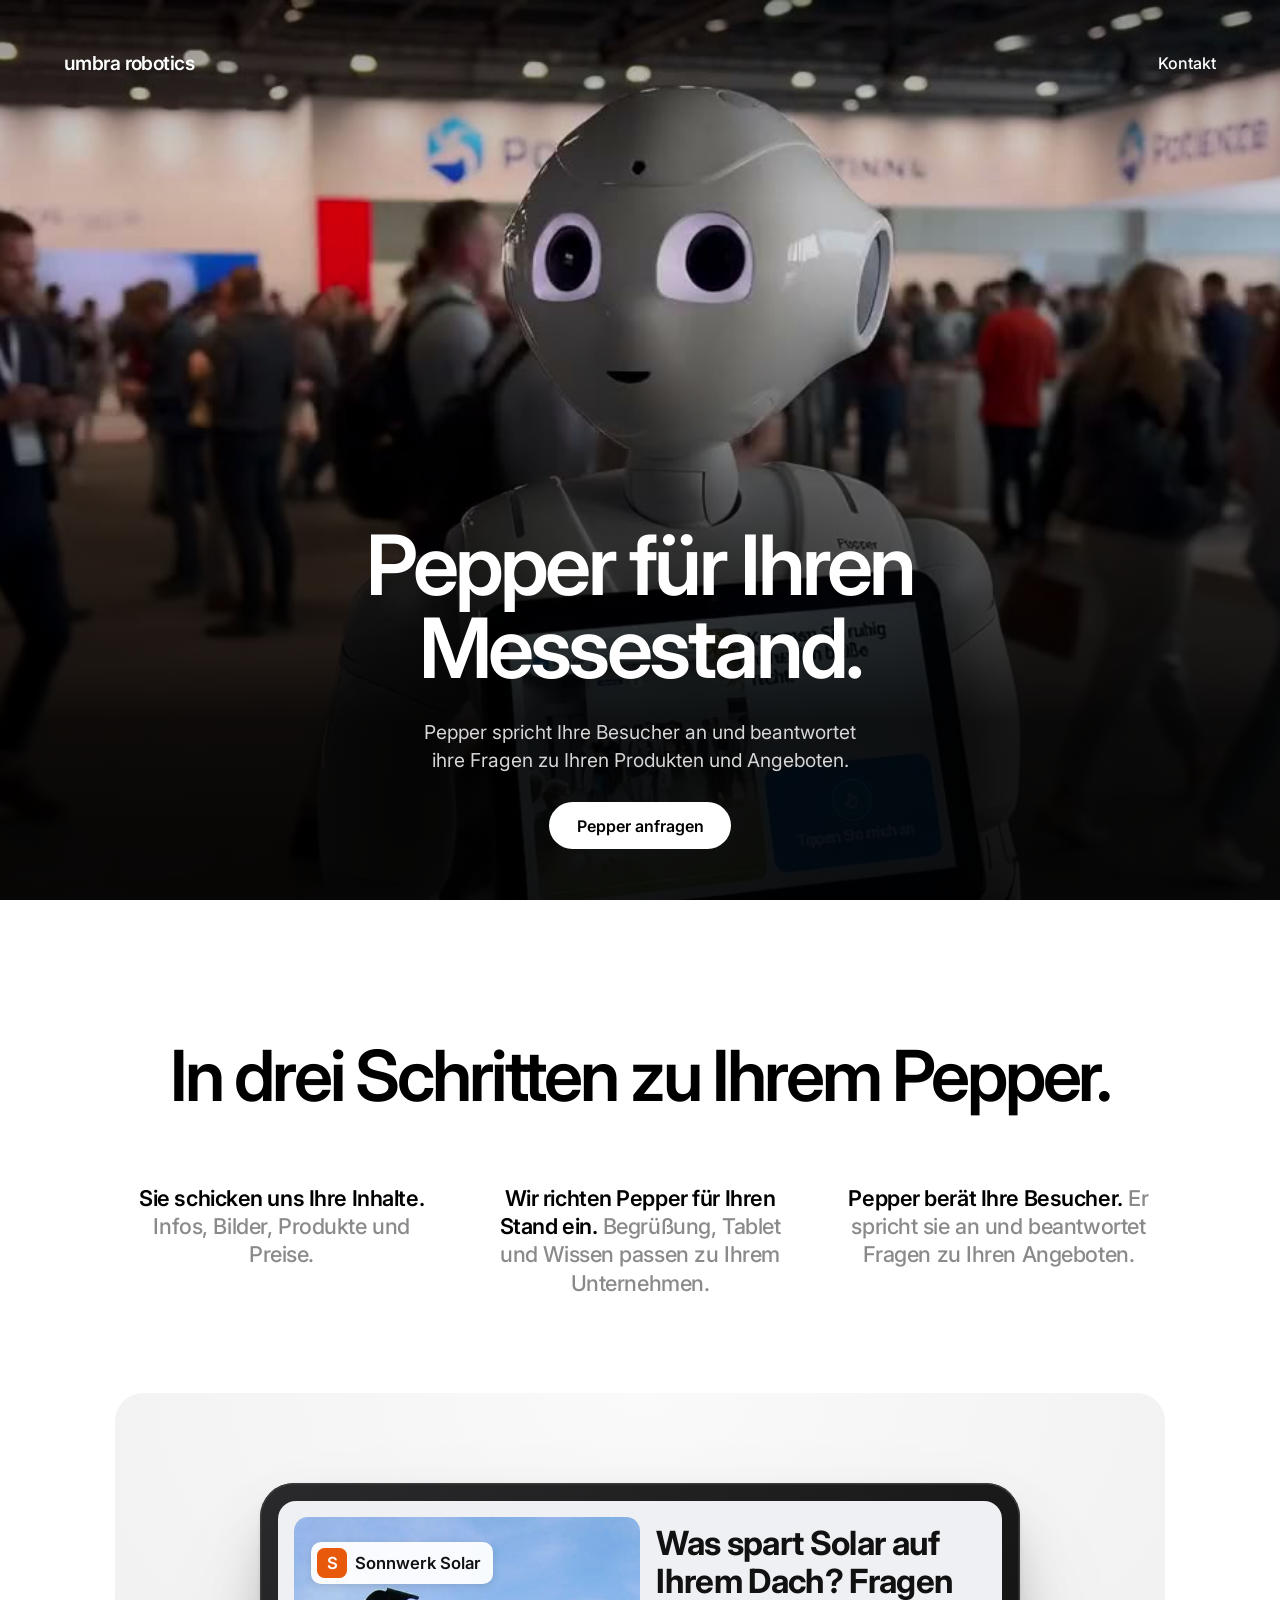
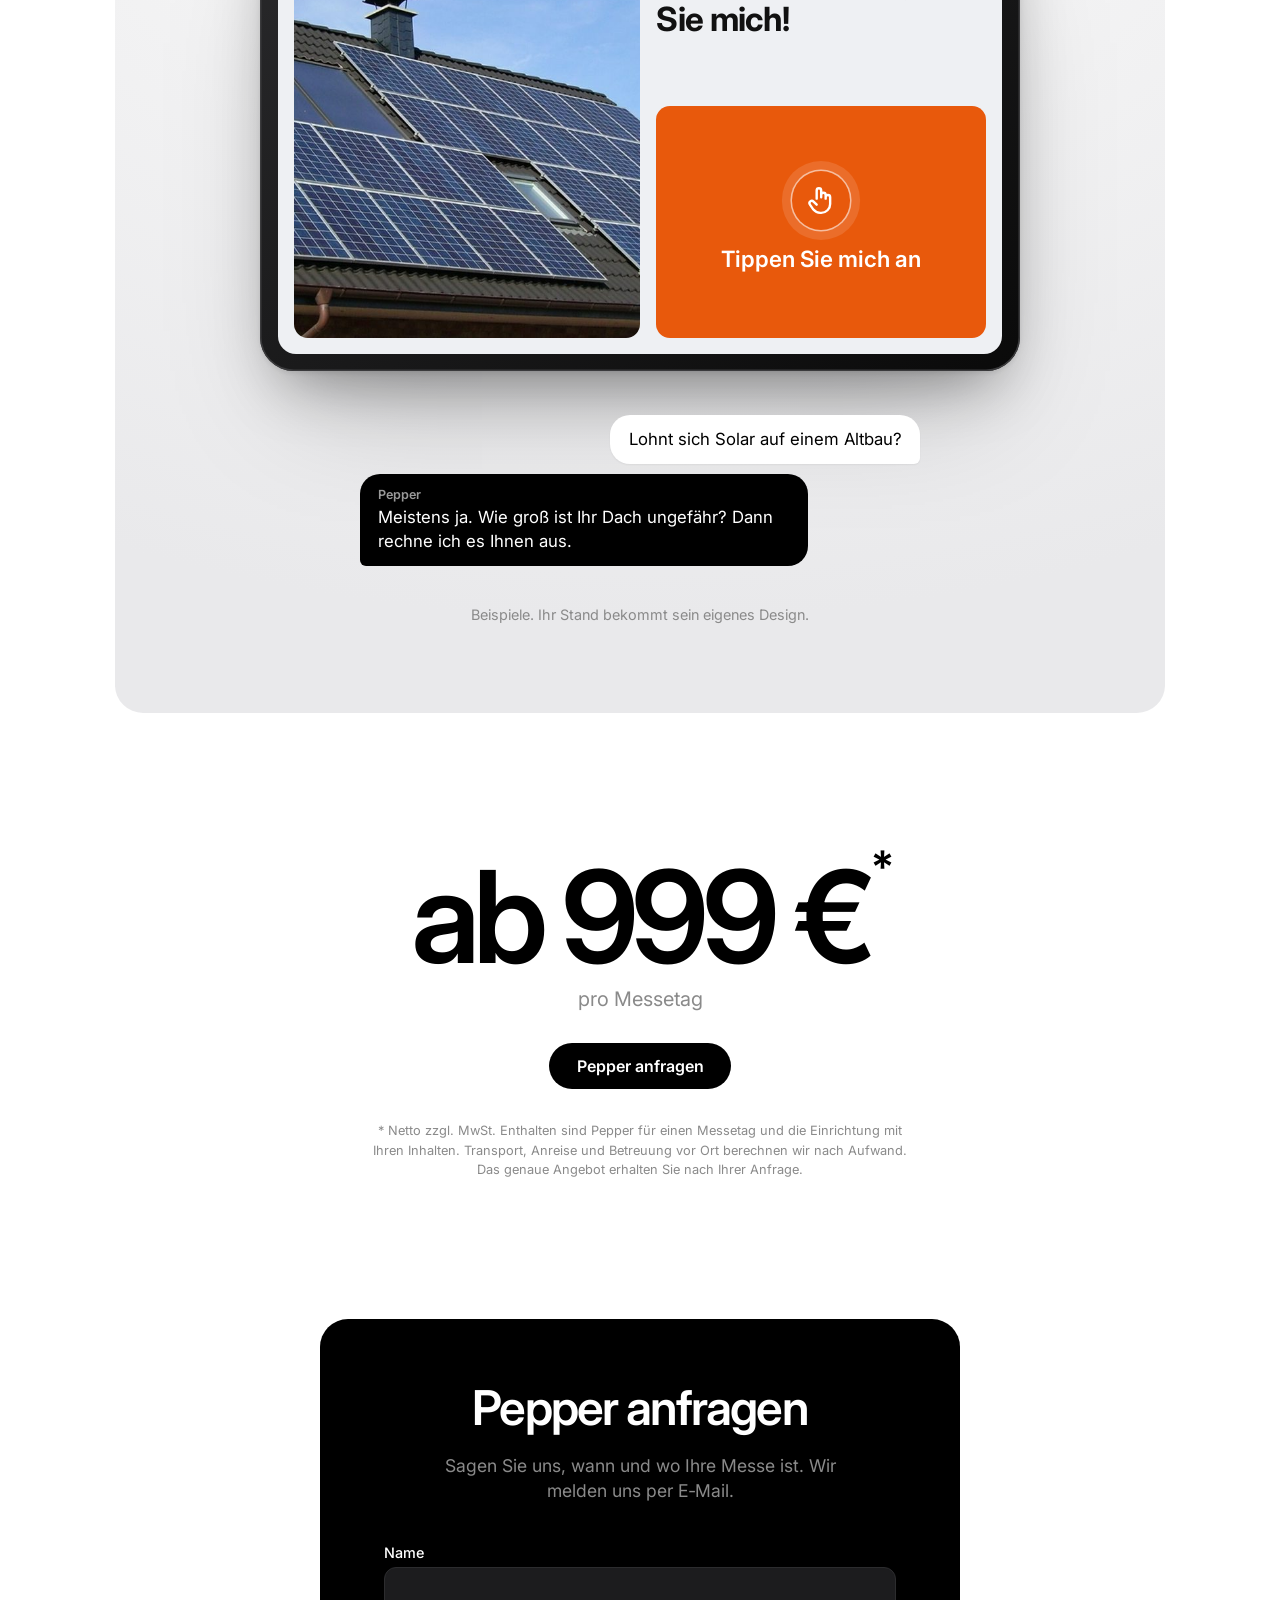
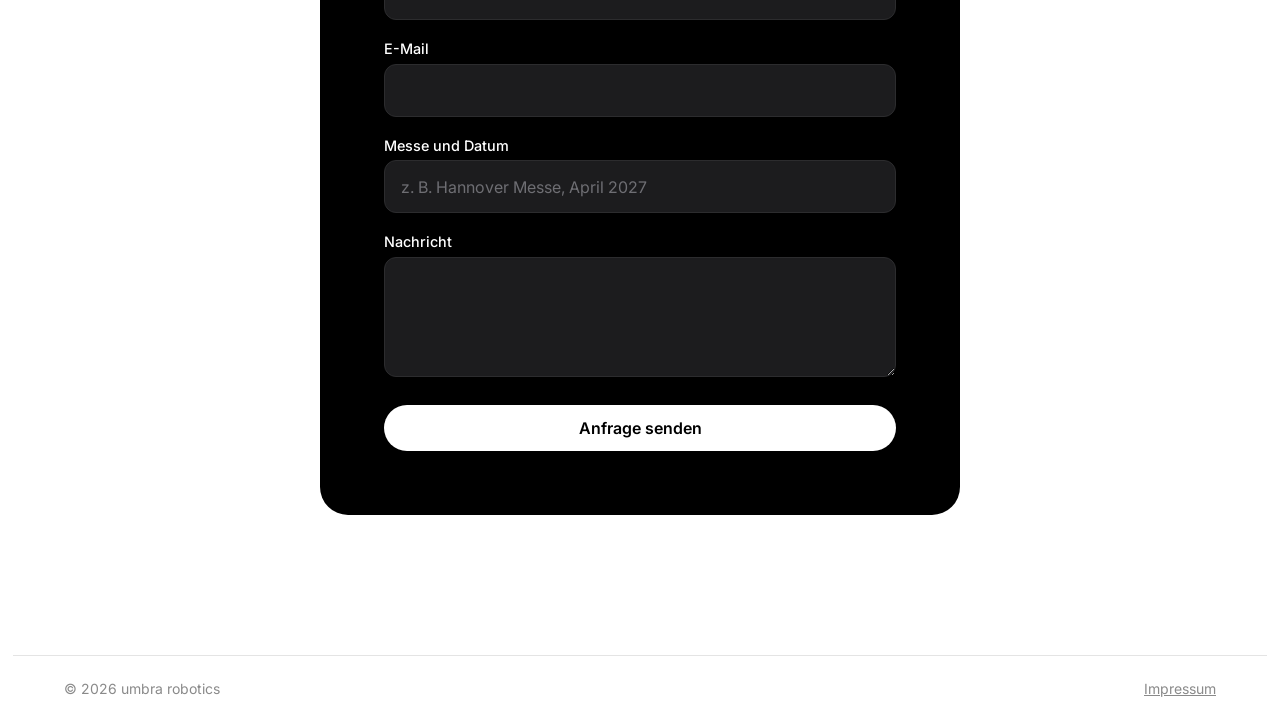
==== index.html @ e6279565 "Schritte im Apple-Stil, Kopf/Fuß auf großen Bildschirmen zentriert Co-Authored-By: Claude Opus 5.5 <" ====
<!DOCTYPE html>
<html lang="de">
<head>
  <meta charset="UTF-8">
  <meta name="viewport" content="width=device-width, initial-scale=1.0">
  <title>umbra robotics – Pepper für Ihren Messestand</title>
  <meta name="description" content="Pepper spricht Besucher an Ihrem Messestand an und beantwortet ihre Fragen zu Ihren Produkten und Angeboten.">
  <meta property="og:type" content="website">
  <meta property="og:url" content="https://umbra-robotics.com/">
  <meta property="og:title" content="Pepper für Ihren Messestand">
  <meta property="og:description" content="Pepper spricht Ihre Besucher an und beantwortet ihre Fragen zu Ihren Produkten und Angeboten.">
  <meta property="og:image" content="https://umbra-robotics.com/og.jpg">
  <meta property="og:image:width" content="1200">
  <meta property="og:image:height" content="630">
  <meta property="og:locale" content="de_DE">
  <meta name="twitter:card" content="summary_large_image">
  <link rel="icon" type="image/png" href="Screenshot 2026-02-05 191718.png">
  <link rel="preconnect" href="https://fonts.googleapis.com">
  <link rel="preconnect" href="https://fonts.gstatic.com" crossorigin>
  <link href="https://fonts.googleapis.com/css2?family=Inter:wght@400;500;600&display=swap" rel="stylesheet">
  <link rel="stylesheet" href="style.css?v=20261013c">
</head>
<body>
  <main>
    <section class="hero">
      <video class="hero-video" src="hero.mp4" poster="hero.jpg" autoplay muted loop playsinline aria-hidden="true"></video>

      <header class="bar">
        <span class="wordmark">umbra robotics</span>
        <a class="bar-link" href="#kontakt">Kontakt</a>
      </header>

      <div class="hero-text">
        <h1>Pepper für Ihren Messestand.</h1>
        <p>Pepper spricht Ihre Besucher an und beantwortet ihre Fragen zu Ihren Produkten und Angeboten.</p>
        <a class="btn" href="#kontakt">Pepper anfragen</a>
      </div>
    </section>

    <section class="how">
      <h2>In drei Schritten zu Ihrem Pepper.</h2>
      <ol class="steps">
        <li><strong>Sie schicken uns Ihre Inhalte.</strong> Infos, Bilder, Produkte und Preise.</li>
        <li><strong>Wir richten Pepper für Ihren Stand ein.</strong> Begrüßung, Tablet und Wissen passen zu Ihrem Unternehmen.</li>
        <li><strong>Pepper berät Ihre Besucher.</strong> Er spricht sie an und beantwortet Fragen zu Ihren Angeboten.</li>
      </ol>

      <figure class="device" aria-label="Beispiele: So können Inhalte auf Peppers Tablet aussehen">
        <div class="tablet">
          <div class="screen">
            <div class="slide slide-solar is-active">
              <div class="slide-photo" style="background-image: url(tab-solar.jpg)">
                <span class="slide-logo"><span class="slide-mark">S</span>Sonnwerk Solar</span>
              </div>
              <div class="slide-side">
                <p class="slide-title">Was spart Solar auf Ihrem Dach? Fragen Sie mich!</p>
                <span class="slide-button"><svg viewBox="0 0 24 24" aria-hidden="true"><path d="M9 11V5.5a1.5 1.5 0 0 1 3 0V10m0-1.5a1.5 1.5 0 0 1 3 0V11m0-1a1.5 1.5 0 0 1 3 0v4.5a6 6 0 0 1-6 6h-.6a6 6 0 0 1-4.6-2.2L4.5 15a1.6 1.6 0 0 1 2.4-2.1L9 15" fill="none" stroke="currentColor" stroke-width="1.6" stroke-linecap="round" stroke-linejoin="round"/></svg>Tippen Sie mich an</span>
              </div>
            </div>

            <div class="slide slide-kueche">
              <div class="slide-photo" style="background-image: url(tab-kueche.jpg)">
                <span class="slide-logo"><span class="slide-mark">K</span>Küchenhaus Nord</span>
              </div>
              <div class="slide-side">
                <p class="slide-title">Ihre neue Küche? Ich zeige Ihnen unsere Modelle.</p>
                <span class="slide-button"><svg viewBox="0 0 24 24" aria-hidden="true"><path d="M9 11V5.5a1.5 1.5 0 0 1 3 0V10m0-1.5a1.5 1.5 0 0 1 3 0V11m0-1a1.5 1.5 0 0 1 3 0v4.5a6 6 0 0 1-6 6h-.6a6 6 0 0 1-4.6-2.2L4.5 15a1.6 1.6 0 0 1 2.4-2.1L9 15" fill="none" stroke="currentColor" stroke-width="1.6" stroke-linecap="round" stroke-linejoin="round"/></svg>Tippen Sie mich an</span>
              </div>
            </div>

            <div class="slide slide-kaffee">
              <div class="slide-photo" style="background-image: url(tab-kaffee.jpg)">
                <span class="slide-logo"><span class="slide-mark">H</span>Hafenröster</span>
              </div>
              <div class="slide-side">
                <p class="slide-title">Frischer Kaffee gefällig? Fragen Sie mich!</p>
                <span class="slide-button"><svg viewBox="0 0 24 24" aria-hidden="true"><path d="M9 11V5.5a1.5 1.5 0 0 1 3 0V10m0-1.5a1.5 1.5 0 0 1 3 0V11m0-1a1.5 1.5 0 0 1 3 0v4.5a6 6 0 0 1-6 6h-.6a6 6 0 0 1-4.6-2.2L4.5 15a1.6 1.6 0 0 1 2.4-2.1L9 15" fill="none" stroke="currentColor" stroke-width="1.6" stroke-linecap="round" stroke-linejoin="round"/></svg>Tippen Sie mich an</span>
              </div>
            </div>

          </div>
        </div>
        <div class="chat" aria-live="off">
          <div class="chat-set is-active">
            <p class="bubble bubble-visitor">Lohnt sich Solar auf einem Altbau?</p>
            <p class="bubble bubble-pepper">Meistens ja. Wie groß ist Ihr Dach ungefähr? Dann rechne ich es Ihnen aus.</p>
          </div>
          <div class="chat-set">
            <p class="bubble bubble-visitor">Gibt es die Küche auch in Eiche?</p>
            <p class="bubble bubble-pepper">Ja, in drei Holztönen. Ich zeige sie Ihnen auf meinem Tablet.</p>
          </div>
          <div class="chat-set">
            <p class="bubble bubble-visitor">Welcher Kaffee ist eher mild?</p>
            <p class="bubble bubble-pepper">Probieren Sie unsere Hausröstung. Eine Kostprobe bekommen Sie direkt am Tresen.</p>
          </div>
        </div>
        <figcaption>Beispiele. Ihr Stand bekommt sein eigenes Design.</figcaption>
      </figure>
    </section>

    <section class="price">
      <p class="price-amount"><span>ab 999 €<sup>*</sup></span></p>
      <p class="price-unit">pro Messetag</p>
      <a class="btn btn-dark" href="#kontakt">Pepper anfragen</a>
      <p class="price-note">* Netto zzgl. MwSt. Enthalten sind Pepper für einen Messetag und die Einrichtung mit Ihren Inhalten. Transport, Anreise und Betreuung vor Ort berechnen wir nach Aufwand. Das genaue Angebot erhalten Sie nach Ihrer Anfrage.</p>
    </section>

    <section class="contact" id="kontakt">
      <h2>Pepper anfragen</h2>
      <p class="lead">Sagen Sie uns, wann und wo Ihre Messe ist. Wir melden uns per E‑Mail.</p>

      <p class="thanks" id="danke">Danke, Ihre Anfrage ist angekommen.</p>

      <form action="https://formsubmit.co/christian.wilsch@gmail.com" method="POST">
        <input type="hidden" name="_subject" value="Neue Pepper-Anfrage über umbra-robotics.com">
        <input type="hidden" name="_next" value="https://umbra-robotics.com/#danke">
        <input type="hidden" name="_template" value="table">
        <input type="text" name="_honey" class="honey" tabindex="-1" autocomplete="off">

        <label>Name<input type="text" name="Name" required autocomplete="name"></label>
        <label>E-Mail<input type="email" name="email" required autocomplete="email"></label>
        <label>Messe und Datum<input type="text" name="Messe" placeholder="z. B. Hannover Messe, April 2027"></label>
        <label>Nachricht<textarea name="Nachricht" rows="4"></textarea></label>
        <button class="btn" type="submit">Anfrage senden</button>
      </form>
    </section>
  </main>

  <footer class="footer">
    <span>© 2026 umbra robotics</span>
    <a href="impressum.html">Impressum</a>
  </footer>
  <script>
    // Tablet-Beispiele wechseln alle 4 Sekunden
    (() => {
      if (matchMedia("(prefers-reduced-motion: reduce)").matches) return;
      const groups = [".slide", ".chat-set"].map((sel) => document.querySelectorAll(sel));
      const count = groups[0].length;
      let i = 0;
      setInterval(() => {
        groups.forEach((g) => g[i].classList.remove("is-active"));
        i = (i + 1) % count;
        groups.forEach((g) => g[i].classList.add("is-active"));
      }, 5000);
    })();
  </script>
</body>
</html>
---- style.css ----
:root {
  --black: #000;
  --white: #fff;
  --grey: #8a8a8a;
  --line: #e4e4e4;
  --gutter: clamp(16px, 4vw, 56px);
}

* { box-sizing: border-box; }

html { scroll-behavior: smooth; }

html, body {
  margin: 0;
  background: var(--white);
  color: var(--black);
  font-family: Inter, system-ui, sans-serif;
  -webkit-font-smoothing: antialiased;
}

/* Hero */

.hero {
  position: relative;
  min-height: 100svh;
  display: flex;
  flex-direction: column;
  justify-content: space-between;
  padding: var(--gutter);
  overflow: hidden;
  isolation: isolate;
  background: var(--black);
  color: var(--white);
}

.hero-video {
  position: absolute;
  inset: 0;
  width: 100%;
  height: 100%;
  object-fit: cover;
  z-index: -1;
}

/* dunkelt nur die Ränder ab, Pepper in der Mitte bleibt hell */
.hero::after {
  content: "";
  position: absolute;
  inset: 0;
  z-index: -1;
  background:
    linear-gradient(to bottom, rgb(0 0 0 / .45), transparent 22%),
    linear-gradient(to top, rgb(0 0 0 / .9) 20%, rgb(0 0 0 / .55) 45%, transparent 70%);
}

.bar {
  width: 100%;
  max-width: 72rem;
  margin: 0 auto;
  display: flex;
  justify-content: space-between;
  align-items: center;
}

.wordmark {
  font-weight: 600;
  font-size: 1.2rem;
  letter-spacing: -0.03em;
}

.bar-link {
  color: inherit;
  text-decoration: none;
  font-weight: 500;
}
.bar-link:hover { opacity: .7; }

.hero-text { max-width: 40rem; margin: 0 auto; text-align: center; }

h1 {
  margin: 0 0 0.35em;
  font-size: clamp(2.6rem, 6.5vw, 5.25rem);
  font-weight: 600;
  line-height: 1;
  letter-spacing: -0.045em;
}

.hero-text p {
  margin: 0 0 1.75rem;
  font-size: clamp(1.05rem, 1.5vw, 1.2rem);
  line-height: 1.45;
  color: #d6d6d6;
  max-width: 28rem;
  margin-left: auto;
  margin-right: auto;
}

.btn {
  display: inline-block;
  padding: 0.95em 1.7em;
  border: 0;
  border-radius: 999px;
  background: var(--white);
  color: var(--black);
  font: 600 1rem/1 Inter, system-ui, sans-serif;
  text-decoration: none;
  cursor: pointer;
}
.btn:hover { opacity: .85; }
.btn-dark { background: var(--black); color: var(--white); }

/* So funktioniert's */

.how {
  max-width: 72rem;
  margin: 0 auto;
  text-align: center;
  padding: clamp(64px, 12vw, 140px) var(--gutter) 0;
}

.how h2 {
  max-width: 18em;
  margin: 0 auto;
  font-size: clamp(2.25rem, 5.5vw, 4.5rem);
  line-height: 1.02;
  letter-spacing: -0.045em;
}

.steps {
  list-style: none;
  max-width: 64rem;
  margin: clamp(40px, 6vw, 72px) auto 0;
  padding: 0;
  display: grid;
  grid-template-columns: repeat(3, 1fr);
  gap: clamp(2rem, 4vw, 3.5rem);
}

.steps li {
  font-size: clamp(1.2rem, 1.7vw, 1.5rem);
  font-weight: 500;
  line-height: 1.3;
  letter-spacing: -0.02em;
  color: var(--grey);
}
.steps strong { color: var(--black); font-weight: 600; }

/* Tablet-Mockup */

.device {
  margin: clamp(48px, 8vw, 96px) 0 0;
  padding: clamp(32px, 7vw, 96px) clamp(16px, 5vw, 80px);
  border-radius: 28px;
  background: radial-gradient(120% 90% at 50% 0%, #fafafa, #e9e9eb);
  text-align: center;
}

.tablet {
  max-width: 760px;
  margin: 0 auto;
  padding: clamp(10px, 1.8vw, 18px);
  border-radius: clamp(18px, 3vw, 34px);
  background: linear-gradient(145deg, #2a2a2c, #0a0a0a);
  box-shadow:
    inset 0 0 0 1.5px #3a3a3c,
    0 2px 4px rgb(0 0 0 / .08),
    0 30px 60px -20px rgb(0 0 0 / .35),
    0 60px 120px -40px rgb(0 0 0 / .25);
}

.screen {
  position: relative;
  container-type: inline-size;
  aspect-ratio: 16 / 10;
  border-radius: clamp(10px, 1.8vw, 18px);
  overflow: hidden;
  text-align: left;
}

.slide {
  position: absolute;
  inset: 0;
  display: grid;
  grid-template-columns: 1.05fr 1fr;
  gap: clamp(8px, 1.6vw, 16px);
  padding: clamp(8px, 1.6vw, 16px);
  background: #eef0f3;
  color: #111;
  opacity: 0;
  transition: opacity .8s ease;
}
.slide.is-active { opacity: 1; }

.slide-solar  { --brand: #e8590c; }
.slide-kueche { --brand: #1f6fd6; }
.slide-kaffee { --brand: #7a4a2a; }

.slide-photo {
  position: relative;
  border-radius: clamp(8px, 1.4vw, 14px);
  background: center / cover no-repeat;
}

.slide-logo {
  position: absolute;
  top: 6%;
  left: 5%;
  display: inline-flex;
  align-items: center;
  gap: 0.45em;
  padding: 0.35em 0.75em 0.35em 0.35em;
  border-radius: 0.6em;
  background: rgb(255 255 255 / .94);
  box-shadow: 0 2px 8px rgb(0 0 0 / .12);
  font-size: clamp(0.5rem, 1.2vw, 0.8rem);
  font-size: 2.3cqw;
  font-weight: 600;
}

.slide-mark {
  display: grid;
  place-items: center;
  width: 1.8em;
  height: 1.8em;
  border-radius: 0.45em;
  background: var(--brand);
  color: #fff;
}

.slide-side {
  display: flex;
  flex-direction: column;
  justify-content: space-between;
  gap: 6%;
}

.slide-title {
  margin: 0;
  padding: 2% 2% 0 0;
  font-size: clamp(0.8rem, 2.6vw, 1.9rem);
  font-size: 4.6cqw;
  font-weight: 700;
  line-height: 1.15;
  letter-spacing: -0.02em;
}

.slide-button {
  height: 55%;
  display: flex;
  flex-direction: column;
  align-items: center;
  justify-content: center;
  gap: 0.7em;
  border-radius: clamp(8px, 1.4vw, 14px);
  background: var(--brand);
  color: #fff;
  font-size: clamp(0.6rem, 1.7vw, 1.25rem);
  font-size: 3.1cqw;
  font-weight: 600;
}

.slide-button svg {
  width: 2.6em;
  height: 2.6em;
  padding: 0.5em;
  border-radius: 50%;
  box-shadow: 0 0 0 1.5px rgb(255 255 255 / .55), 0 0 0 0.45em rgb(255 255 255 / .12);
}

/* Gesprächsbeispiel unter dem Tablet */

.chat {
  display: grid;
  max-width: 560px;
  margin: clamp(28px, 4vw, 44px) auto 0;
  text-align: left;
}

.chat-set {
  grid-area: 1 / 1;
  display: grid;
  gap: 10px;
  opacity: 0;
  transition: opacity .4s ease;
}
.chat-set.is-active { opacity: 1; transition-delay: .45s; }

.bubble {
  max-width: 80%;
  margin: 0;
  padding: 0.75em 1.1em;
  border-radius: 20px;
  font-size: clamp(0.95rem, 1.6vw, 1.05rem);
  line-height: 1.4;
}

.bubble-visitor {
  justify-self: end;
  background: #fff;
  color: var(--black);
  border-bottom-right-radius: 6px;
  box-shadow: 0 1px 2px rgb(0 0 0 / .06);
}

.bubble-pepper {
  justify-self: start;
  background: var(--black);
  color: var(--white);
  border-bottom-left-radius: 6px;
}
.bubble-pepper::before {
  content: "Pepper";
  display: block;
  margin-bottom: 0.2em;
  font-size: 0.75em;
  font-weight: 600;
  opacity: .6;
}

.device figcaption {
  margin-top: clamp(24px, 4vw, 40px);
  font-size: 0.9rem;
  color: var(--grey);
}

/* Preis */

.price {
  max-width: 72rem;
  margin: clamp(64px, 12vw, 140px) auto 0;
  text-align: center;
  padding: 0 var(--gutter);
}

.price-amount {
  margin: 0;
  font-size: clamp(3.5rem, 11vw, 8rem);
  font-weight: 600;
  letter-spacing: -0.06em;
  line-height: 1;
}

.price-amount span { position: relative; }

.price-amount sup {
  position: absolute;
  top: 0.15em;
  left: 100%;
  font-size: 0.35em;
  margin-left: 0.05em;
  letter-spacing: 0;
}

.price-note {
  max-width: 34rem;
  margin: 2rem auto 0;
  font-size: 0.8rem;
  line-height: 1.5;
  color: var(--grey);
}

.price-unit {
  margin: 0.4rem 0 2rem;
  font-size: 1.25rem;
  color: var(--grey);
}

/* Kontakt */

.contact {
  width: calc(100% - 2 * var(--gutter));
  max-width: 40rem;
  margin: clamp(64px, 12vw, 140px) auto;
  padding: clamp(32px, 6vw, 64px);
  border-radius: 28px;
  background: var(--black);
  color: var(--white);
  text-align: center;
}

h2 {
  margin: 0 0 0.4em;
  font-size: clamp(2rem, 4.5vw, 3rem);
  font-weight: 600;
  letter-spacing: -0.04em;
  line-height: 1.05;
}

.lead {
  margin: 0 auto 2.5rem;
  max-width: 26rem;
  color: var(--grey);
  font-size: 1.1rem;
  line-height: 1.45;
}

form { display: grid; gap: 1.25rem; text-align: left; }

label {
  display: grid;
  gap: 0.4rem;
  font-size: 0.9rem;
  font-weight: 500;
}

input, textarea {
  width: 100%;
  padding: 0.9em 1em;
  border: 1px solid #2c2c2e;
  border-radius: 12px;
  background: #1c1c1e;
  font: 400 1rem/1.4 Inter, system-ui, sans-serif;
  color: var(--white);
}
input::placeholder, textarea::placeholder { color: #6e6e73; }
input:focus, textarea:focus { outline: none; border-color: var(--white); }
textarea { resize: vertical; }

form .btn { width: 100%; margin-top: 0.5rem; }

.honey { display: none; }

.thanks {
  display: none;
  margin: 0 0 2rem;
  padding: 1em 1.2em;
  border-radius: 12px;
  background: var(--white);
  color: var(--black);
  font-weight: 500;
}
.thanks:target { display: block; }

/* Footer und Unterseiten */

.footer {
  max-width: 72rem;
  margin: 0 auto;
  box-sizing: content-box;
  display: flex;
  justify-content: space-between;
  padding: 24px var(--gutter);
  border-top: 1px solid var(--line);
  font-size: 0.875rem;
  color: var(--grey);
}
.footer a { color: inherit; }

.page {
  max-width: 40rem;
  margin: 0 auto;
  padding: var(--gutter);
  line-height: 1.6;
}
.page .wordmark { color: var(--black); text-decoration: none; }
.page h1 { font-size: clamp(2rem, 5vw, 3rem); margin: 3rem 0 1.5rem; }

a:focus-visible, button:focus-visible {
  outline: 3px solid currentColor;
  outline-offset: 4px;
}

@media (max-width: 640px) {
  .hero::after {
    background:
      linear-gradient(to bottom, rgb(0 0 0 / .45), transparent 20%),
      linear-gradient(to top, rgb(0 0 0 / .92) 25%, transparent 65%);
  }
  .steps { grid-template-columns: 1fr; max-width: 24rem; gap: 1.75rem; }
  .device { padding: 28px 12px; border-radius: 22px; }
  .tablet { padding: 7px; border-radius: 16px; }
  .screen { border-radius: 10px; }
}

@media (prefers-reduced-motion: reduce) {
  html { scroll-behavior: auto; }
  .hero-video { display: none; }
  .hero { background: url("hero.jpg") center / cover; }
}
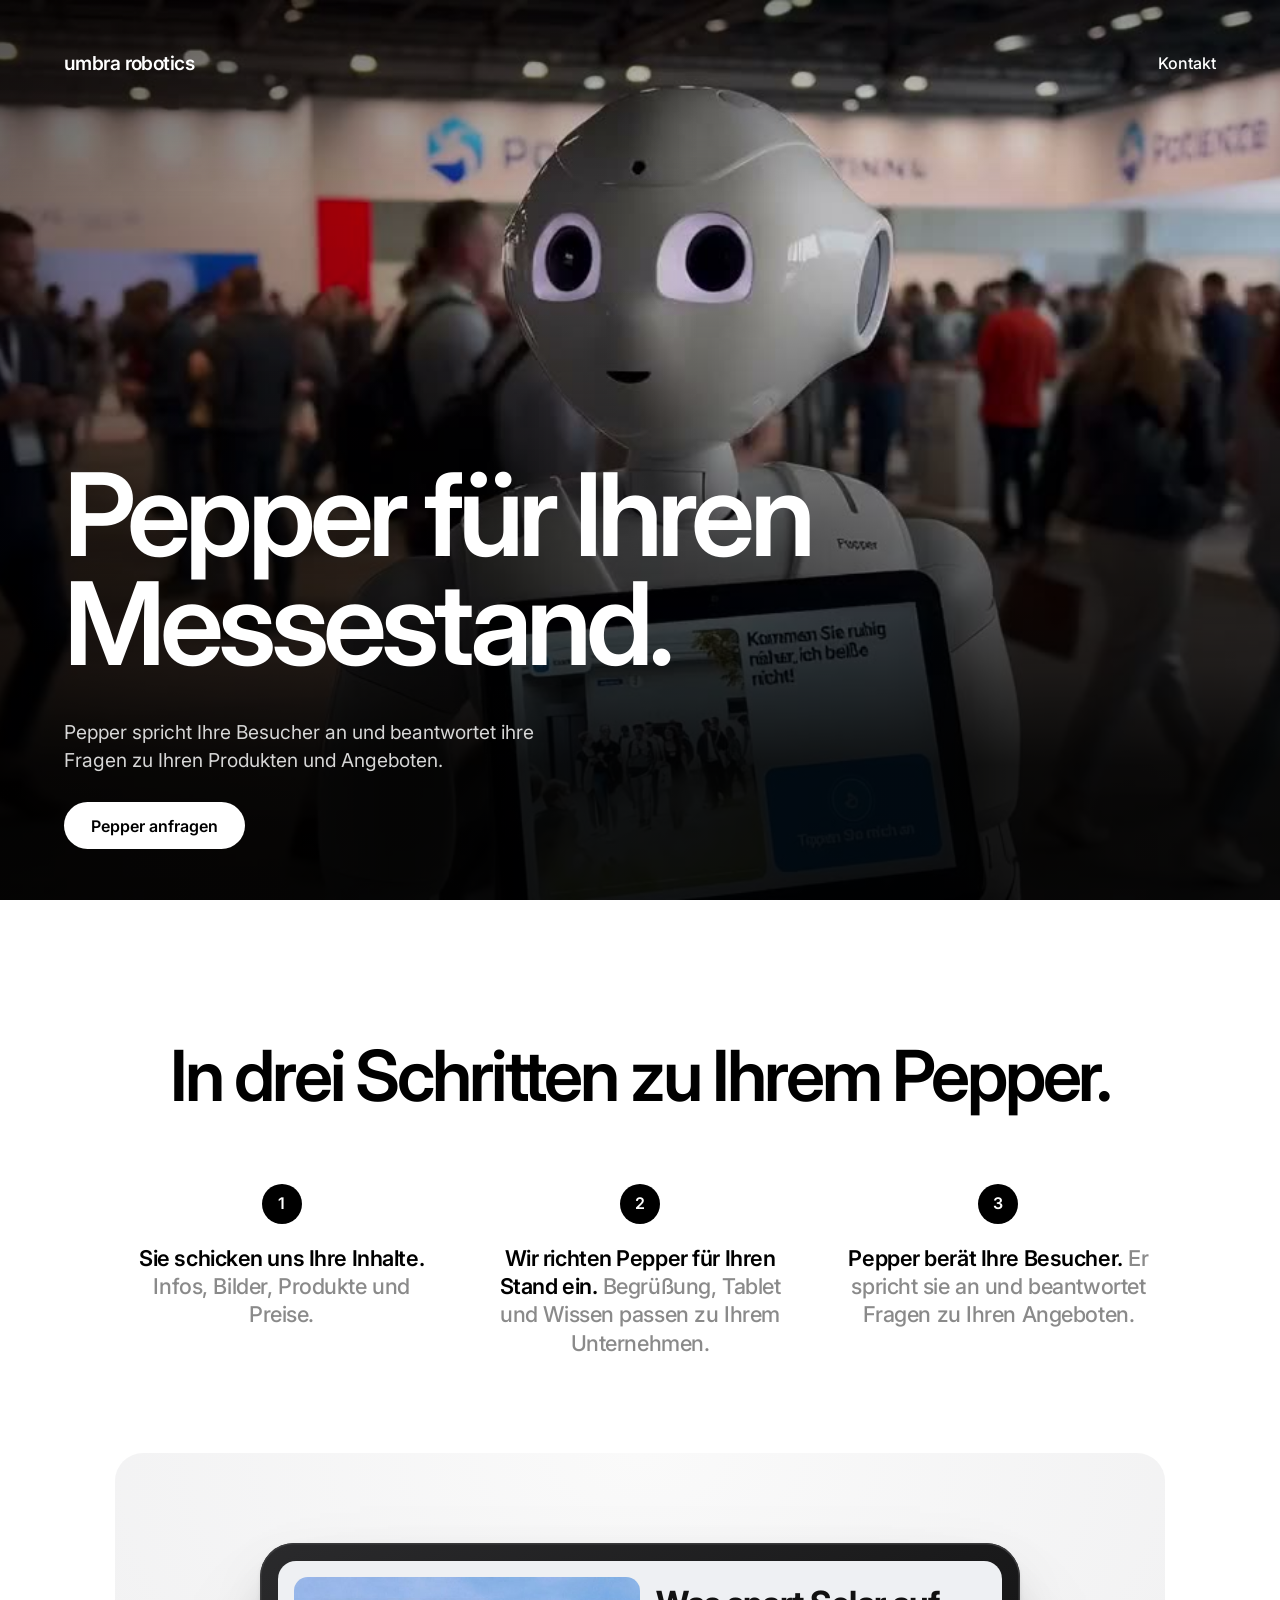
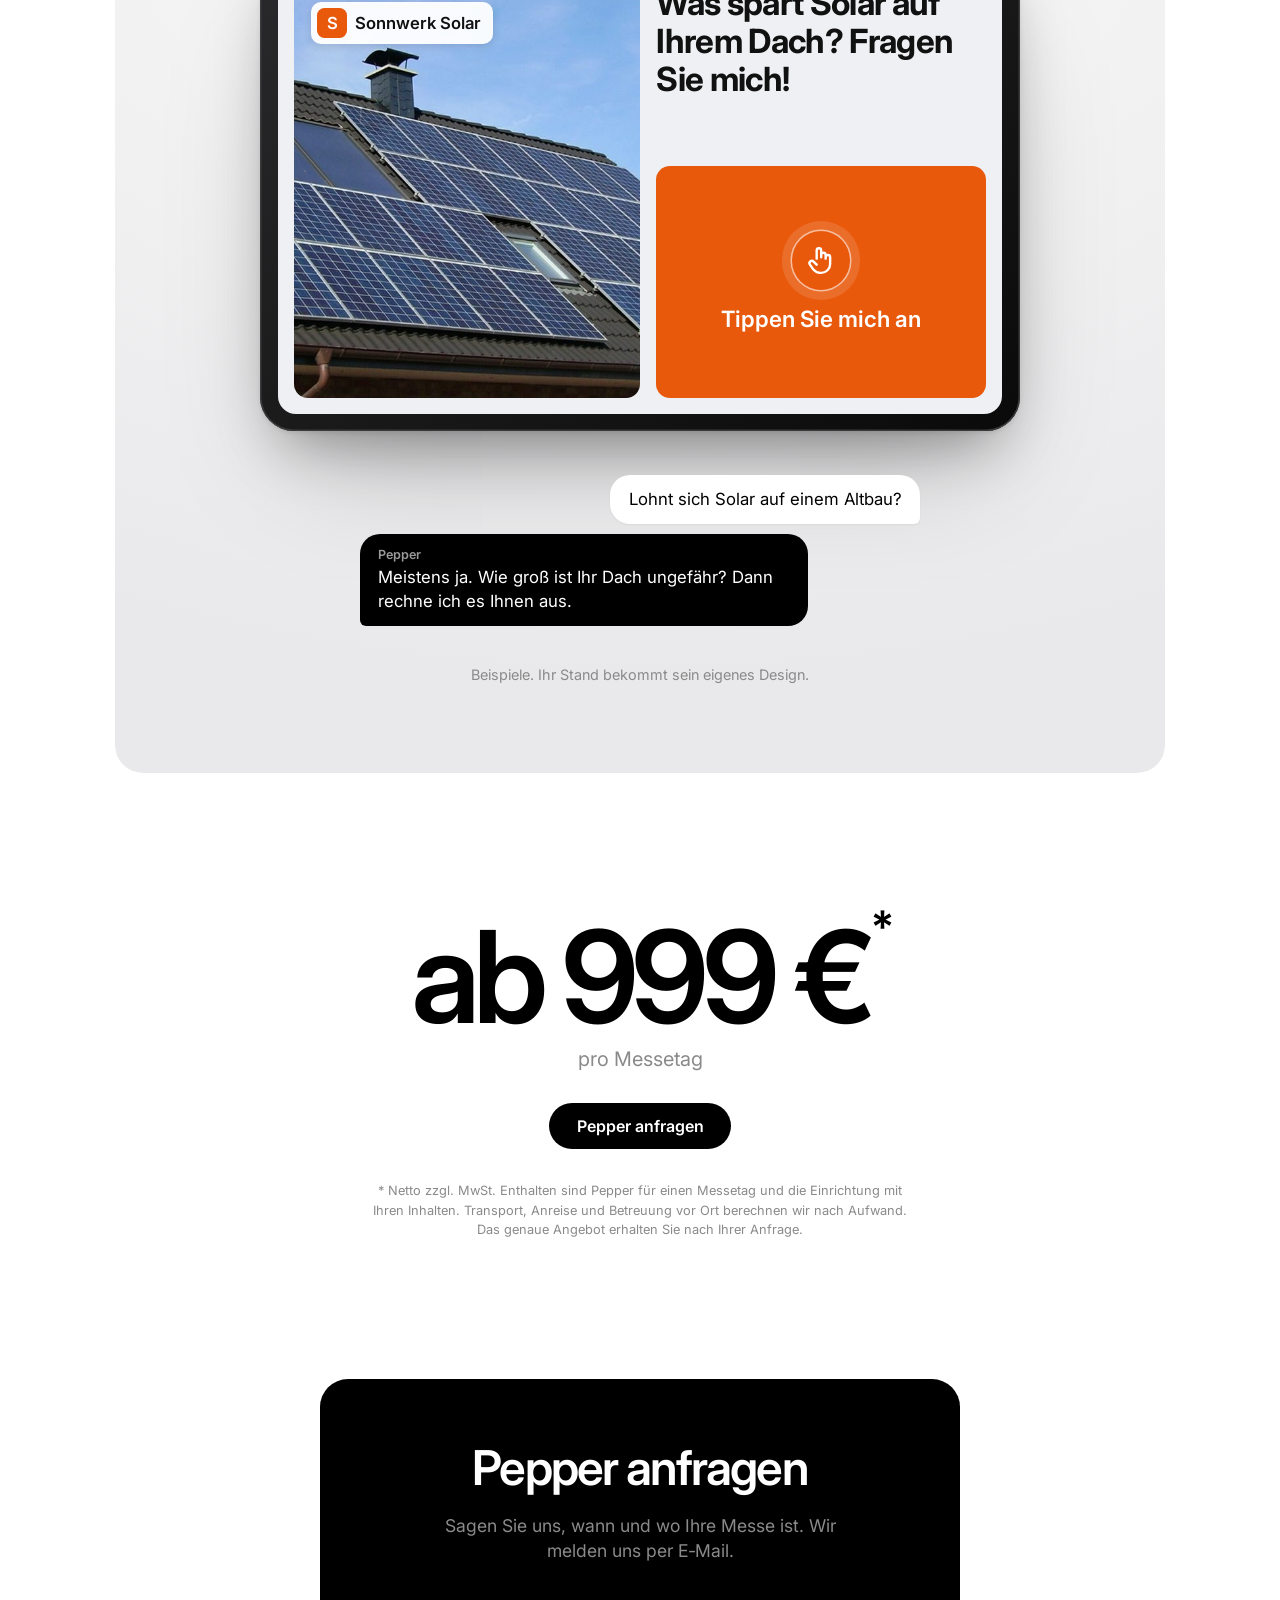
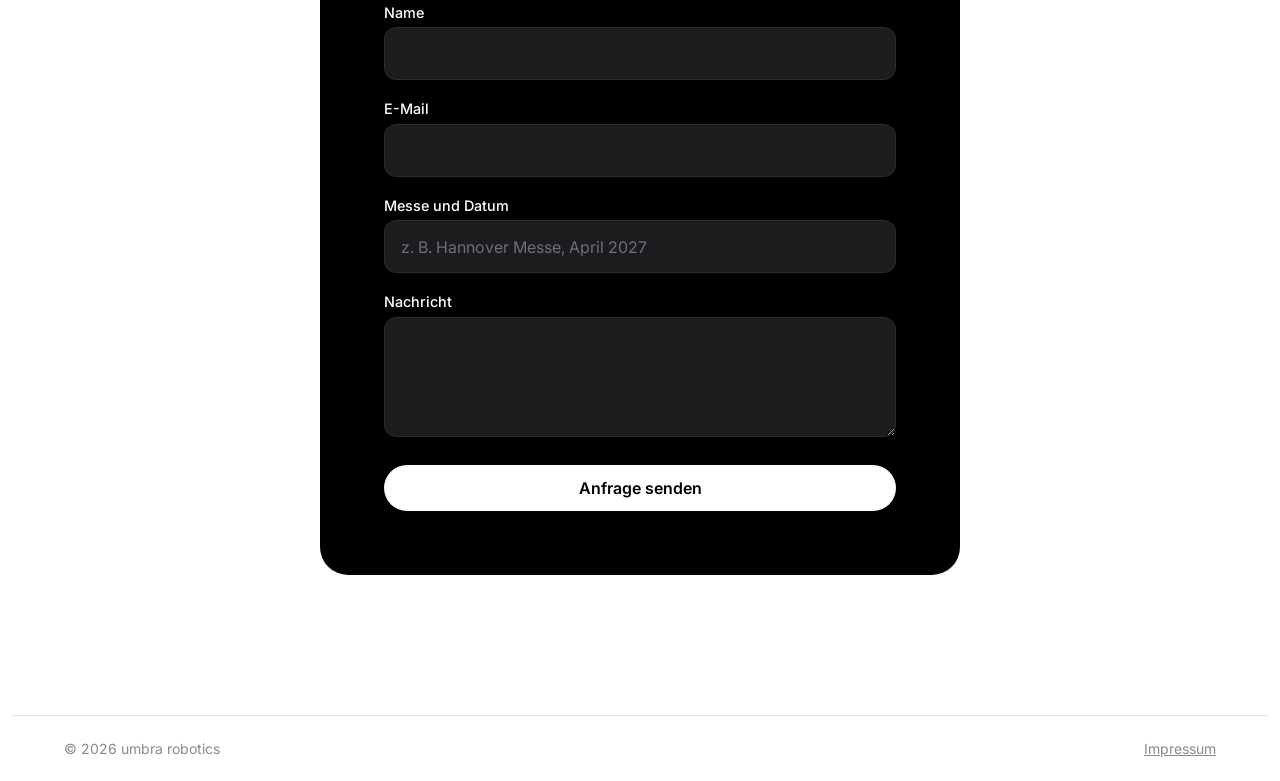
==== commit 75709eeb: "Hero-Überschrift linksbündig und groß, Schritt-Nummern zurück Co-Authored-By: Claude Opus 5.5 <norep" ====
--- a/index.html
+++ b/index.html
@@ -18,7 +18,7 @@
   <link rel="preconnect" href="https://fonts.googleapis.com">
   <link rel="preconnect" href="https://fonts.gstatic.com" crossorigin>
   <link href="https://fonts.googleapis.com/css2?family=Inter:wght@400;500;600&display=swap" rel="stylesheet">
-  <link rel="stylesheet" href="style.css?v=20261013c">
+  <link rel="stylesheet" href="style.css?v=20261013d">
 </head>
 <body>
   <main>
--- a/style.css
+++ b/style.css
@@ -50,7 +50,8 @@
   z-index: -1;
   background:
     linear-gradient(to bottom, rgb(0 0 0 / .45), transparent 22%),
-    linear-gradient(to top, rgb(0 0 0 / .9) 20%, rgb(0 0 0 / .55) 45%, transparent 70%);
+    linear-gradient(to top, rgb(0 0 0 / .9) 15%, rgb(0 0 0 / .5) 42%, transparent 68%),
+    linear-gradient(to right, rgb(0 0 0 / .45), transparent 55%);
 }
 
 .bar {
@@ -75,14 +76,14 @@
 }
 .bar-link:hover { opacity: .7; }
 
-.hero-text { max-width: 40rem; margin: 0 auto; text-align: center; }
+.hero-text { width: 100%; max-width: 72rem; margin: 0 auto; text-align: left; }
 
 h1 {
   margin: 0 0 0.35em;
-  font-size: clamp(2.6rem, 6.5vw, 5.25rem);
-  font-weight: 600;
-  line-height: 1;
-  letter-spacing: -0.045em;
+  font-size: clamp(3.25rem, 9vw, 8.5rem);
+  font-weight: 600;
+  line-height: 0.95;
+  letter-spacing: -0.05em;
 }
 
 .hero-text p {
@@ -90,9 +91,7 @@
   font-size: clamp(1.05rem, 1.5vw, 1.2rem);
   line-height: 1.45;
   color: #d6d6d6;
-  max-width: 28rem;
-  margin-left: auto;
-  margin-right: auto;
+  max-width: 30rem;
 }
 
 .btn {
@@ -120,6 +119,7 @@
 
 .how h2 {
   max-width: 18em;
+  text-wrap: balance;
   margin: 0 auto;
   font-size: clamp(2.25rem, 5.5vw, 4.5rem);
   line-height: 1.02;
@@ -144,6 +144,23 @@
   color: var(--grey);
 }
 .steps strong { color: var(--black); font-weight: 600; }
+
+.steps { counter-reset: step; }
+.steps li { counter-increment: step; }
+.steps li::before {
+  content: counter(step);
+  display: grid;
+  place-items: center;
+  width: 2.5rem;
+  height: 2.5rem;
+  margin: 0 auto 1.25rem;
+  border-radius: 50%;
+  background: var(--black);
+  color: var(--white);
+  font-size: 1rem;
+  font-weight: 600;
+  letter-spacing: 0;
+}
 
 /* Tablet-Mockup */
 
@@ -464,7 +481,7 @@
   .hero::after {
     background:
       linear-gradient(to bottom, rgb(0 0 0 / .45), transparent 20%),
-      linear-gradient(to top, rgb(0 0 0 / .92) 25%, transparent 65%);
+      linear-gradient(to top, rgb(0 0 0 / .95), rgb(0 0 0 / .85) 30%, transparent 70%);
   }
   .steps { grid-template-columns: 1fr; max-width: 24rem; gap: 1.75rem; }
   .device { padding: 28px 12px; border-radius: 22px; }
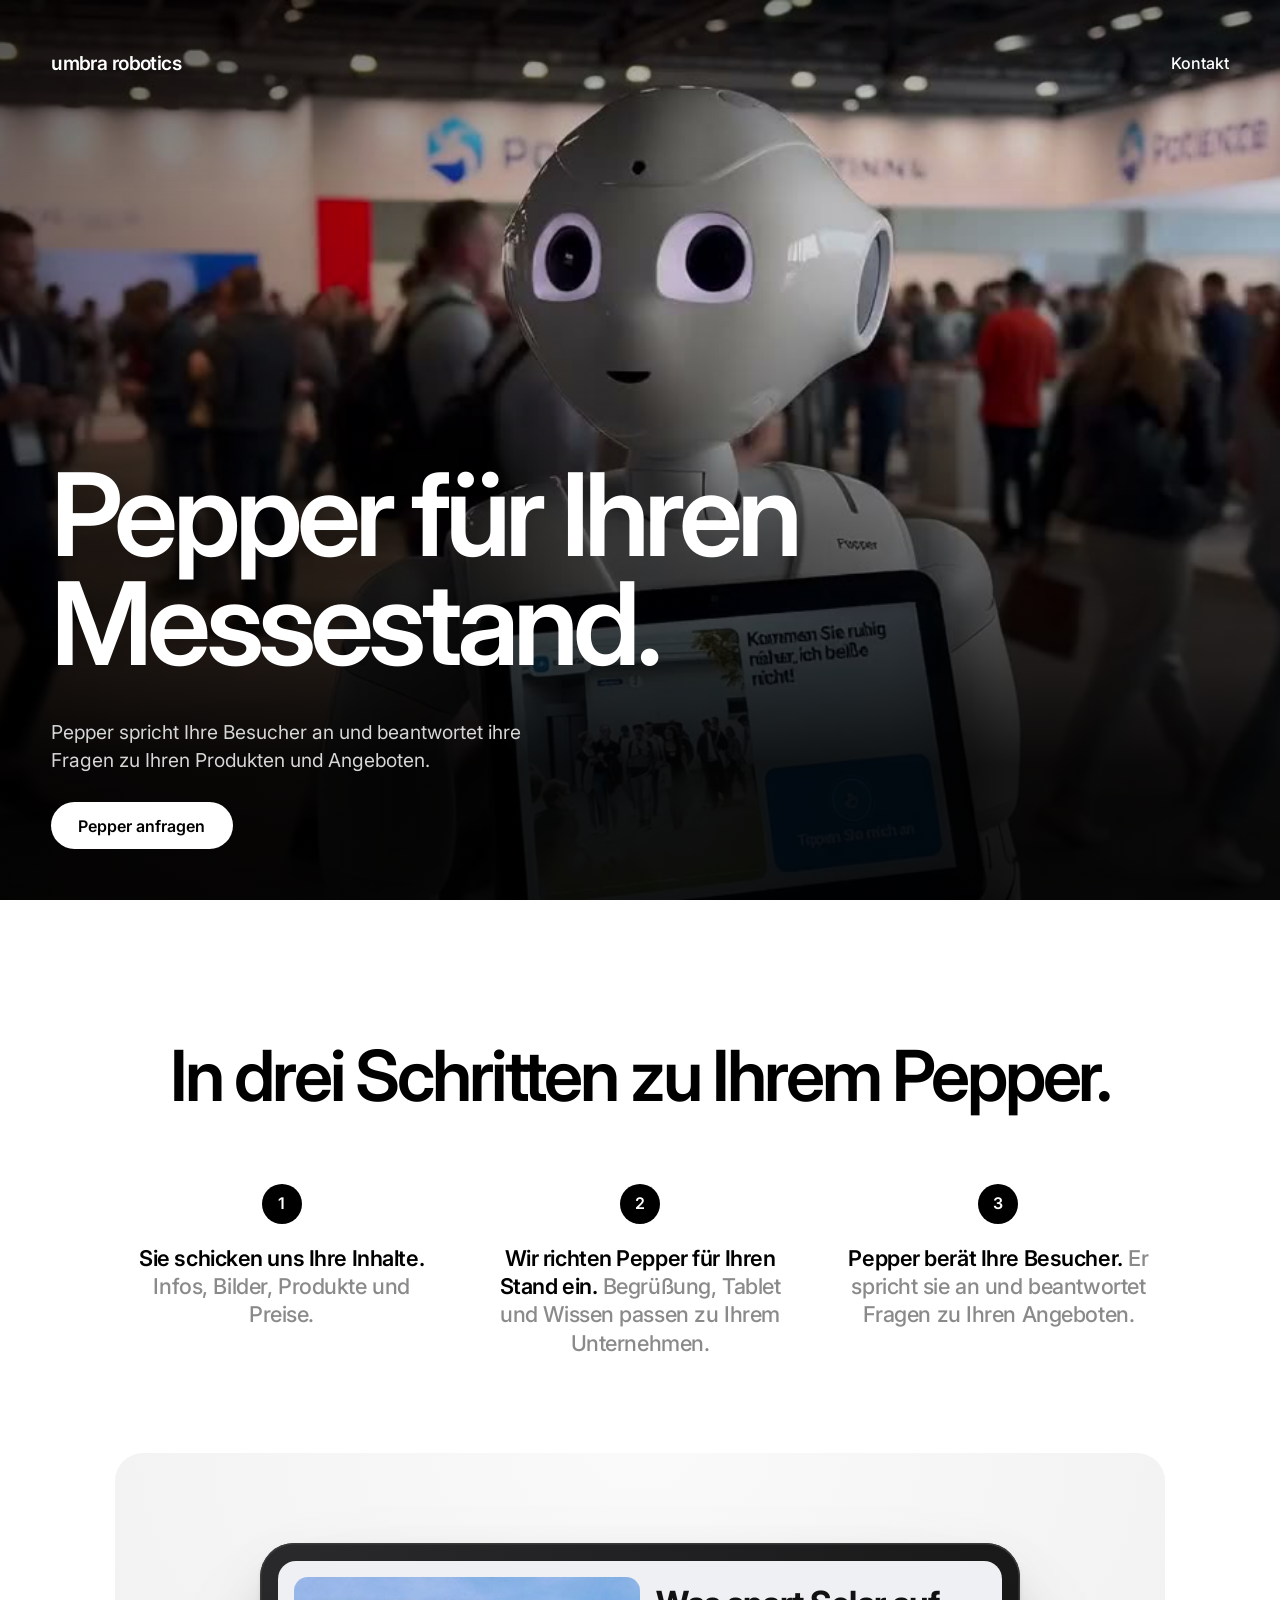
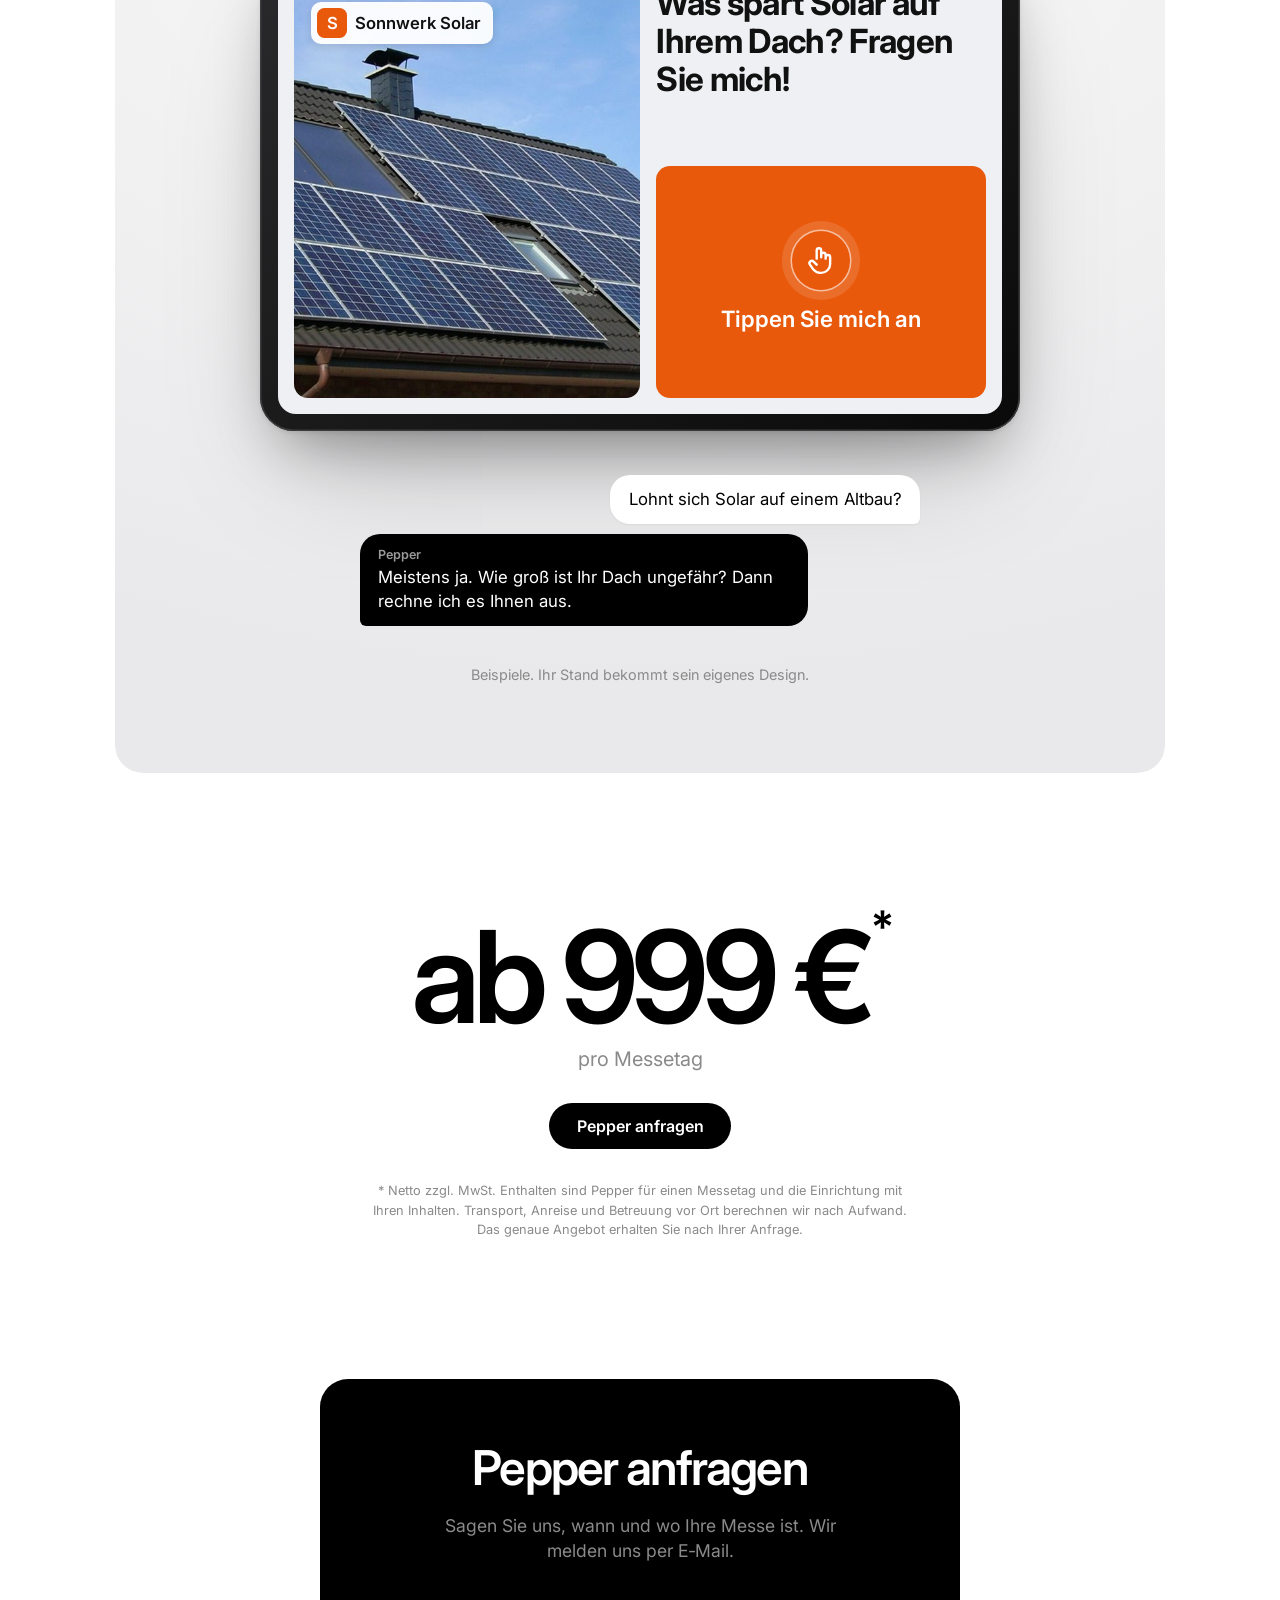
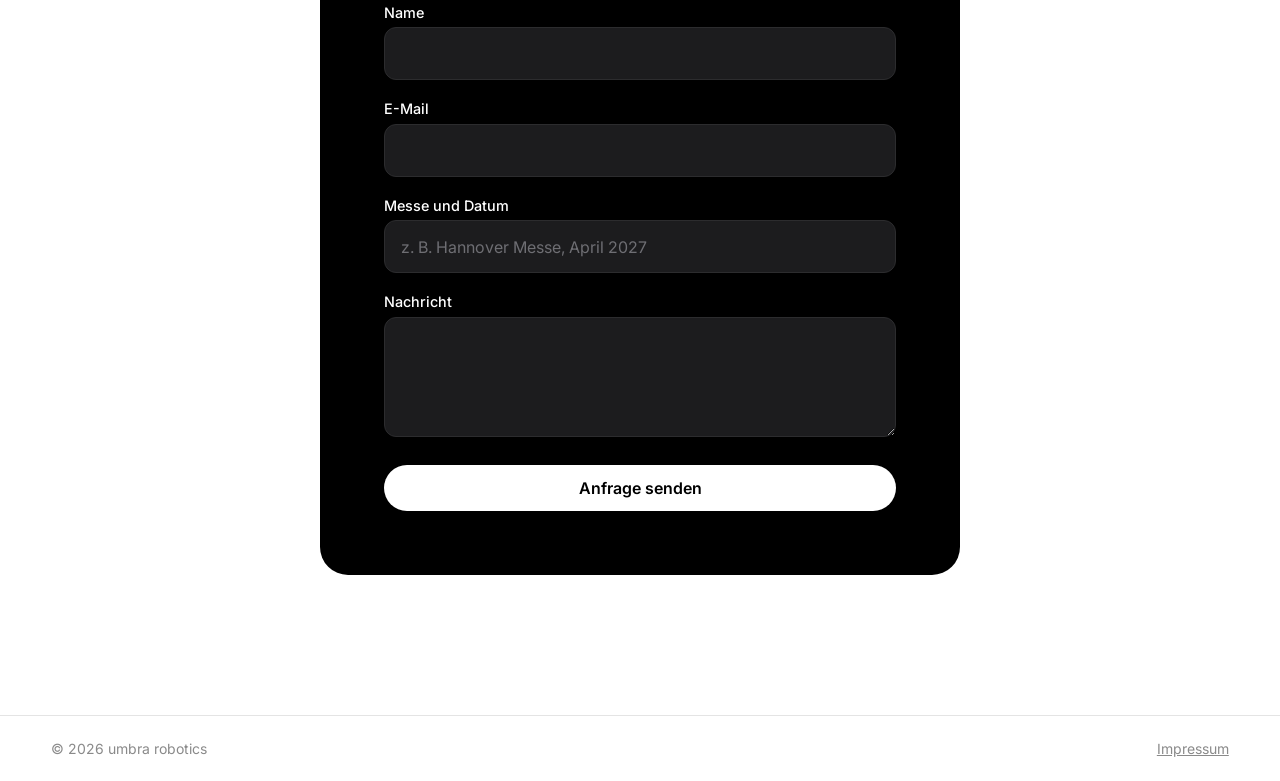
==== commit 7f8366ad: "Kopfzeile, Hero-Text und Footer wieder am Bildschirmrand Co-Authored-By: Claude Opus 5.5 <noreply@an" ====
--- a/index.html
+++ b/index.html
@@ -10,15 +10,20 @@
   <meta property="og:title" content="Pepper für Ihren Messestand">
   <meta property="og:description" content="Pepper spricht Ihre Besucher an und beantwortet ihre Fragen zu Ihren Produkten und Angeboten.">
   <meta property="og:image" content="https://umbra-robotics.com/og.jpg">
+  <meta property="og:image:secure_url" content="https://umbra-robotics.com/og.jpg">
+  <meta property="og:image:type" content="image/jpeg">
+  <meta property="og:image:alt" content="Pepper winkt auf einer Messe – umbra robotics">
+  <meta property="og:site_name" content="umbra robotics">
   <meta property="og:image:width" content="1200">
   <meta property="og:image:height" content="630">
   <meta property="og:locale" content="de_DE">
   <meta name="twitter:card" content="summary_large_image">
+  <meta name="twitter:image" content="https://umbra-robotics.com/og.jpg">
   <link rel="icon" type="image/png" href="Screenshot 2026-02-05 191718.png">
   <link rel="preconnect" href="https://fonts.googleapis.com">
   <link rel="preconnect" href="https://fonts.gstatic.com" crossorigin>
   <link href="https://fonts.googleapis.com/css2?family=Inter:wght@400;500;600&display=swap" rel="stylesheet">
-  <link rel="stylesheet" href="style.css?v=20261013d">
+  <link rel="stylesheet" href="style.css?v=20261013e">
 </head>
 <body>
   <main>
--- a/style.css
+++ b/style.css
@@ -55,9 +55,6 @@
 }
 
 .bar {
-  width: 100%;
-  max-width: 72rem;
-  margin: 0 auto;
   display: flex;
   justify-content: space-between;
   align-items: center;
@@ -76,7 +73,8 @@
 }
 .bar-link:hover { opacity: .7; }
 
-.hero-text { width: 100%; max-width: 72rem; margin: 0 auto; text-align: left; }
+.hero-text { text-align: left; }
+.hero-text h1 { max-width: 9.5em; }
 
 h1 {
   margin: 0 0 0.35em;
@@ -451,9 +449,6 @@
 /* Footer und Unterseiten */
 
 .footer {
-  max-width: 72rem;
-  margin: 0 auto;
-  box-sizing: content-box;
   display: flex;
   justify-content: space-between;
   padding: 24px var(--gutter);
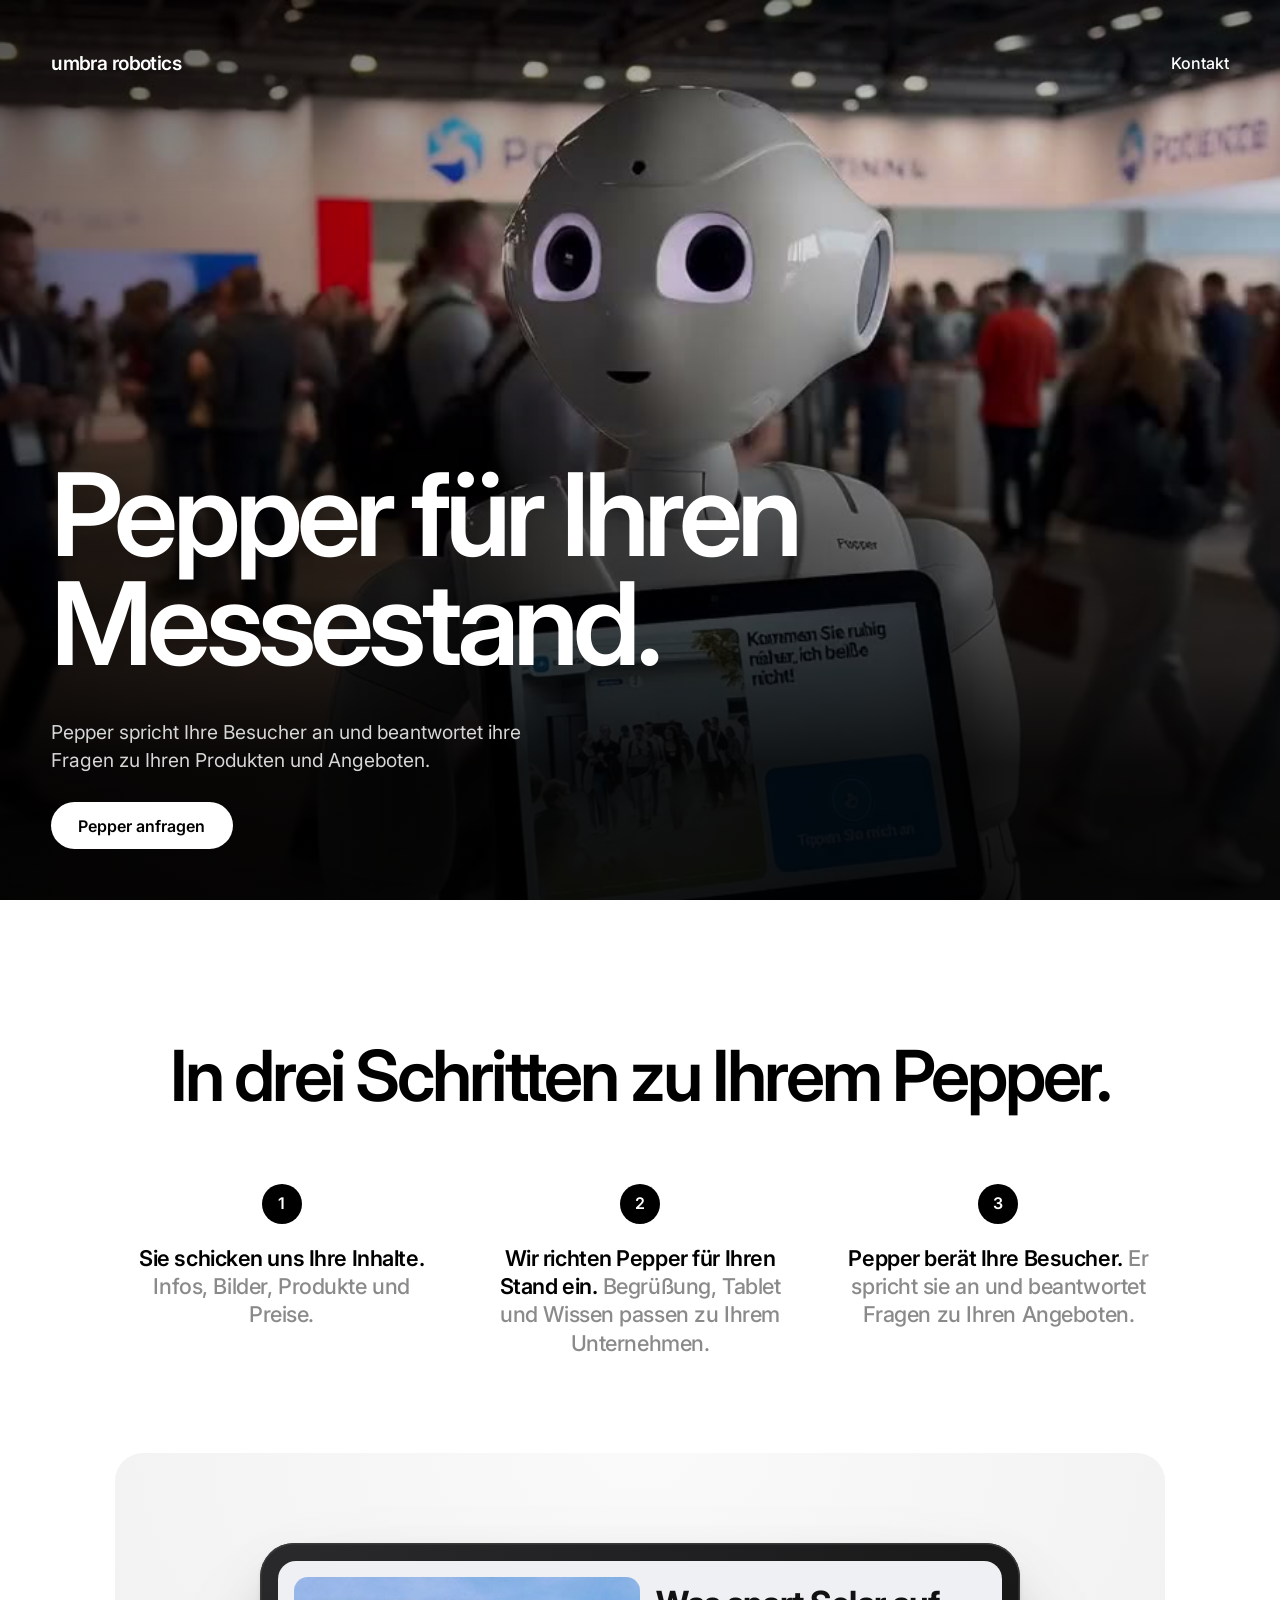
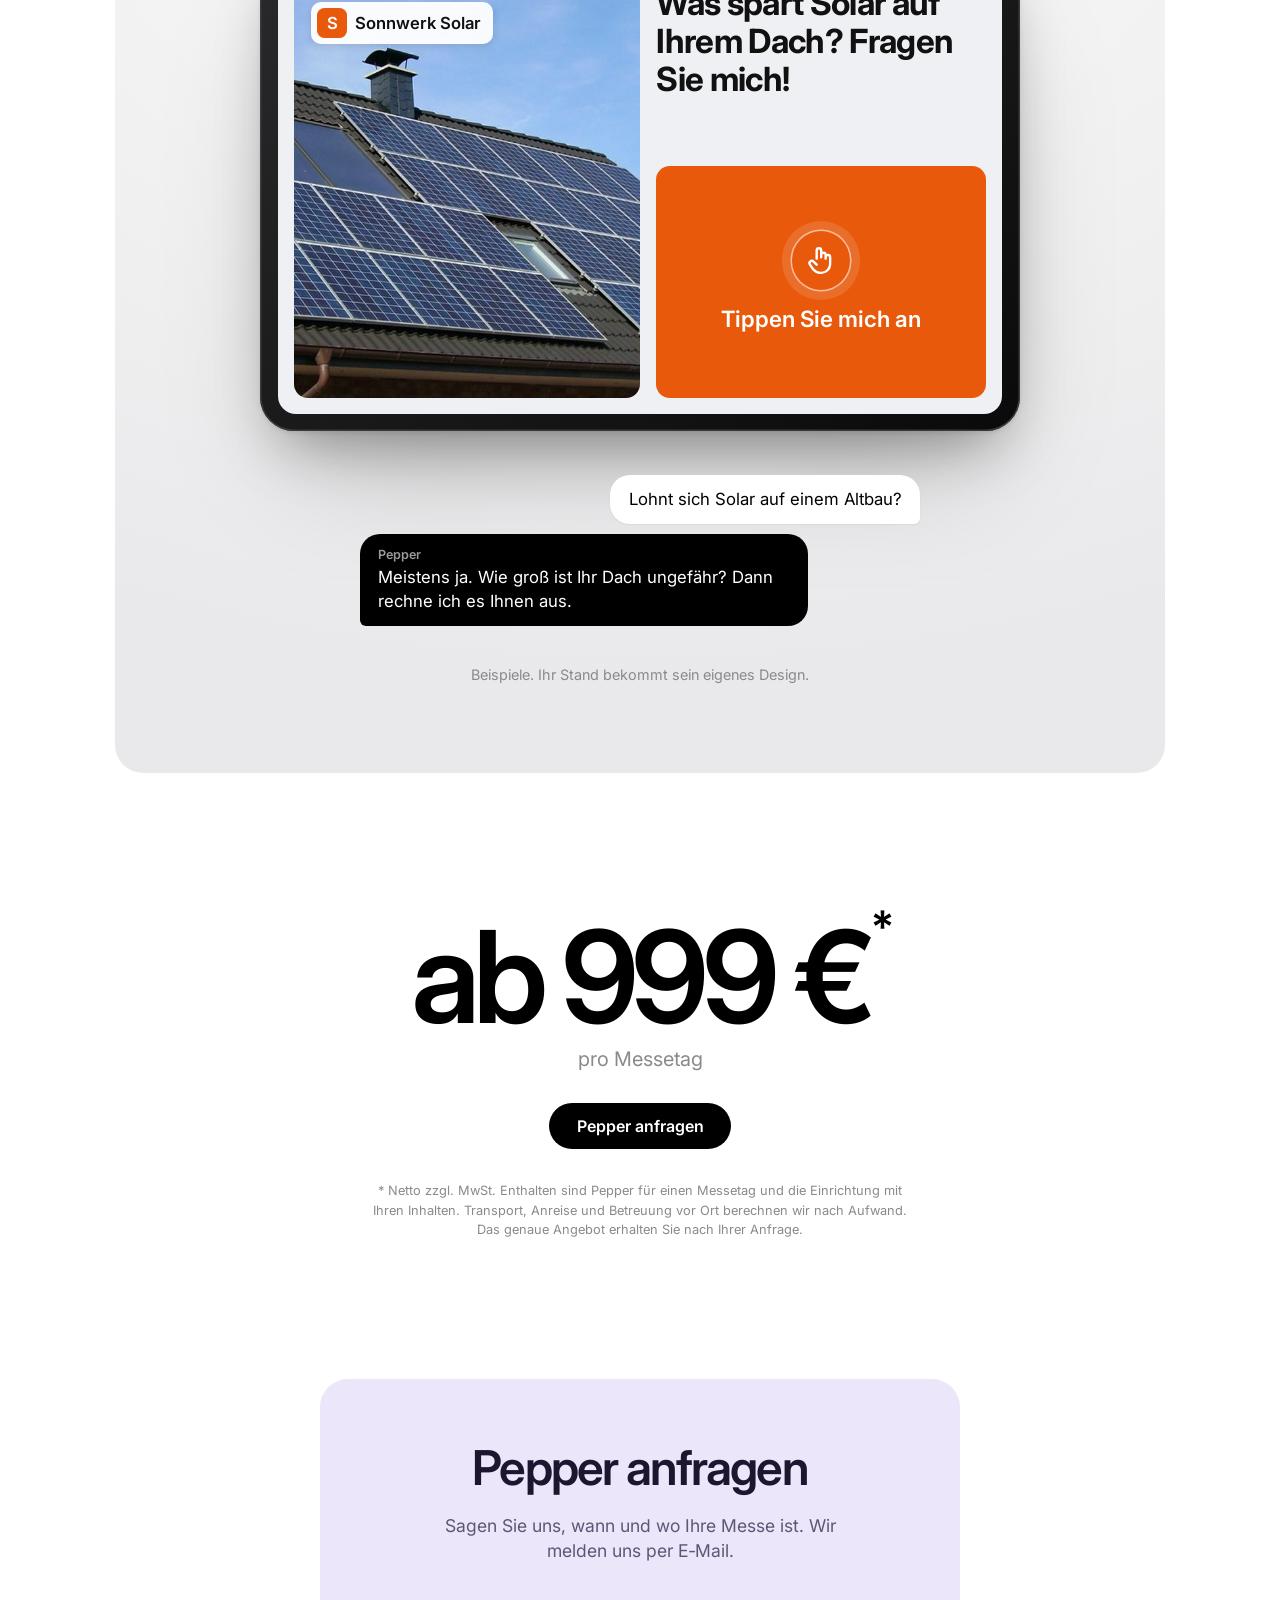
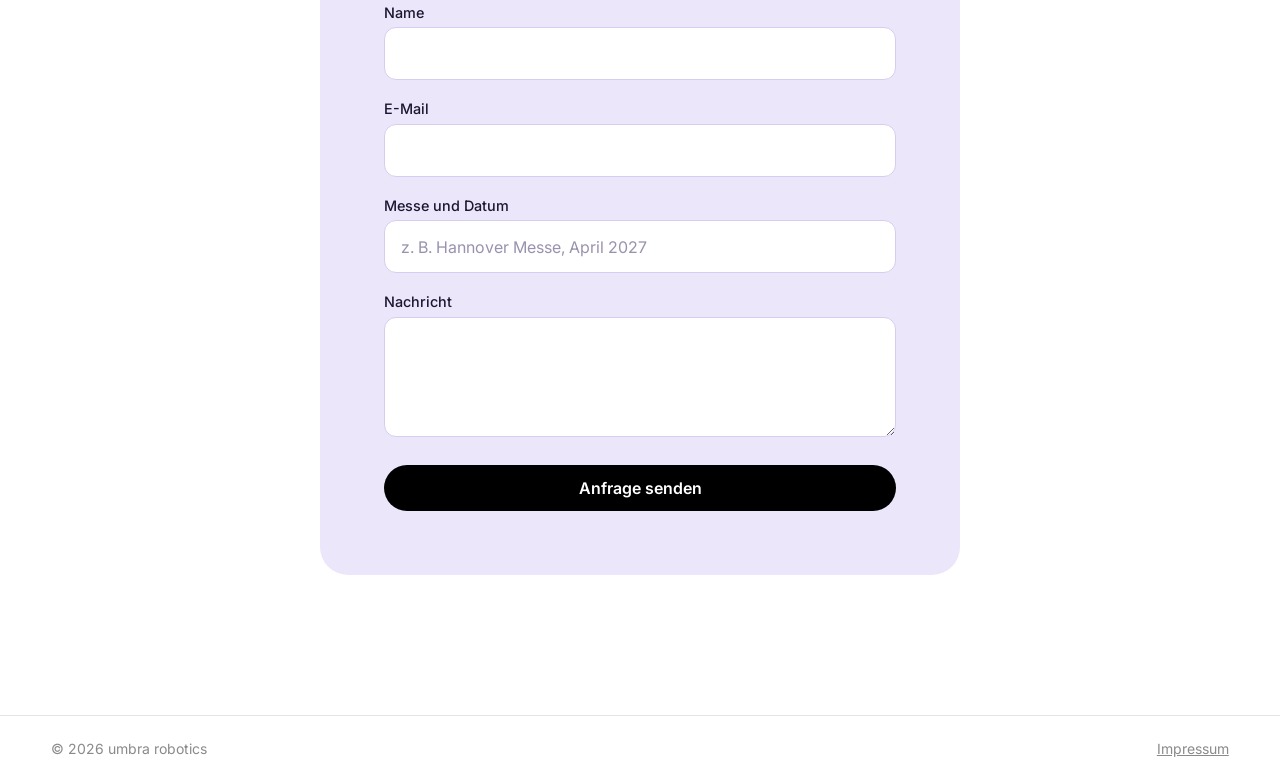
==== commit ed41f65f: "Anfrage-Box in freundlichem Lavendel Co-Authored-By: Claude Opus 5.5 <noreply@anthropic.com> Claude-" ====
--- a/index.html
+++ b/index.html
@@ -23,7 +23,7 @@
   <link rel="preconnect" href="https://fonts.googleapis.com">
   <link rel="preconnect" href="https://fonts.gstatic.com" crossorigin>
   <link href="https://fonts.googleapis.com/css2?family=Inter:wght@400;500;600&display=swap" rel="stylesheet">
-  <link rel="stylesheet" href="style.css?v=20261013e">
+  <link rel="stylesheet" href="style.css?v=20261013f">
 </head>
 <body>
   <main>
@@ -126,7 +126,7 @@
         <label>E-Mail<input type="email" name="email" required autocomplete="email"></label>
         <label>Messe und Datum<input type="text" name="Messe" placeholder="z. B. Hannover Messe, April 2027"></label>
         <label>Nachricht<textarea name="Nachricht" rows="4"></textarea></label>
-        <button class="btn" type="submit">Anfrage senden</button>
+        <button class="btn btn-dark" type="submit">Anfrage senden</button>
       </form>
     </section>
   </main>
--- a/style.css
+++ b/style.css
@@ -388,8 +388,8 @@
   margin: clamp(64px, 12vw, 140px) auto;
   padding: clamp(32px, 6vw, 64px);
   border-radius: 28px;
-  background: var(--black);
-  color: var(--white);
+  background: #ece6fb; /* Lavendel wie Peppers Augen */
+  color: #1d1630;
   text-align: center;
 }
 
@@ -404,7 +404,7 @@
 .lead {
   margin: 0 auto 2.5rem;
   max-width: 26rem;
-  color: var(--grey);
+  color: #5f5675;
   font-size: 1.1rem;
   line-height: 1.45;
 }
@@ -421,14 +421,14 @@
 input, textarea {
   width: 100%;
   padding: 0.9em 1em;
-  border: 1px solid #2c2c2e;
+  border: 1px solid #d6cdf0;
   border-radius: 12px;
-  background: #1c1c1e;
+  background: var(--white);
   font: 400 1rem/1.4 Inter, system-ui, sans-serif;
-  color: var(--white);
-}
-input::placeholder, textarea::placeholder { color: #6e6e73; }
-input:focus, textarea:focus { outline: none; border-color: var(--white); }
+  color: #1d1630;
+}
+input::placeholder, textarea::placeholder { color: #9a92ad; }
+input:focus, textarea:focus { outline: none; border-color: #6b4fd8; box-shadow: 0 0 0 3px rgb(107 79 216 / .18); }
 textarea { resize: vertical; }
 
 form .btn { width: 100%; margin-top: 0.5rem; }
@@ -440,8 +440,8 @@
   margin: 0 0 2rem;
   padding: 1em 1.2em;
   border-radius: 12px;
-  background: var(--white);
-  color: var(--black);
+  background: #1d1630;
+  color: var(--white);
   font-weight: 500;
 }
 .thanks:target { display: block; }
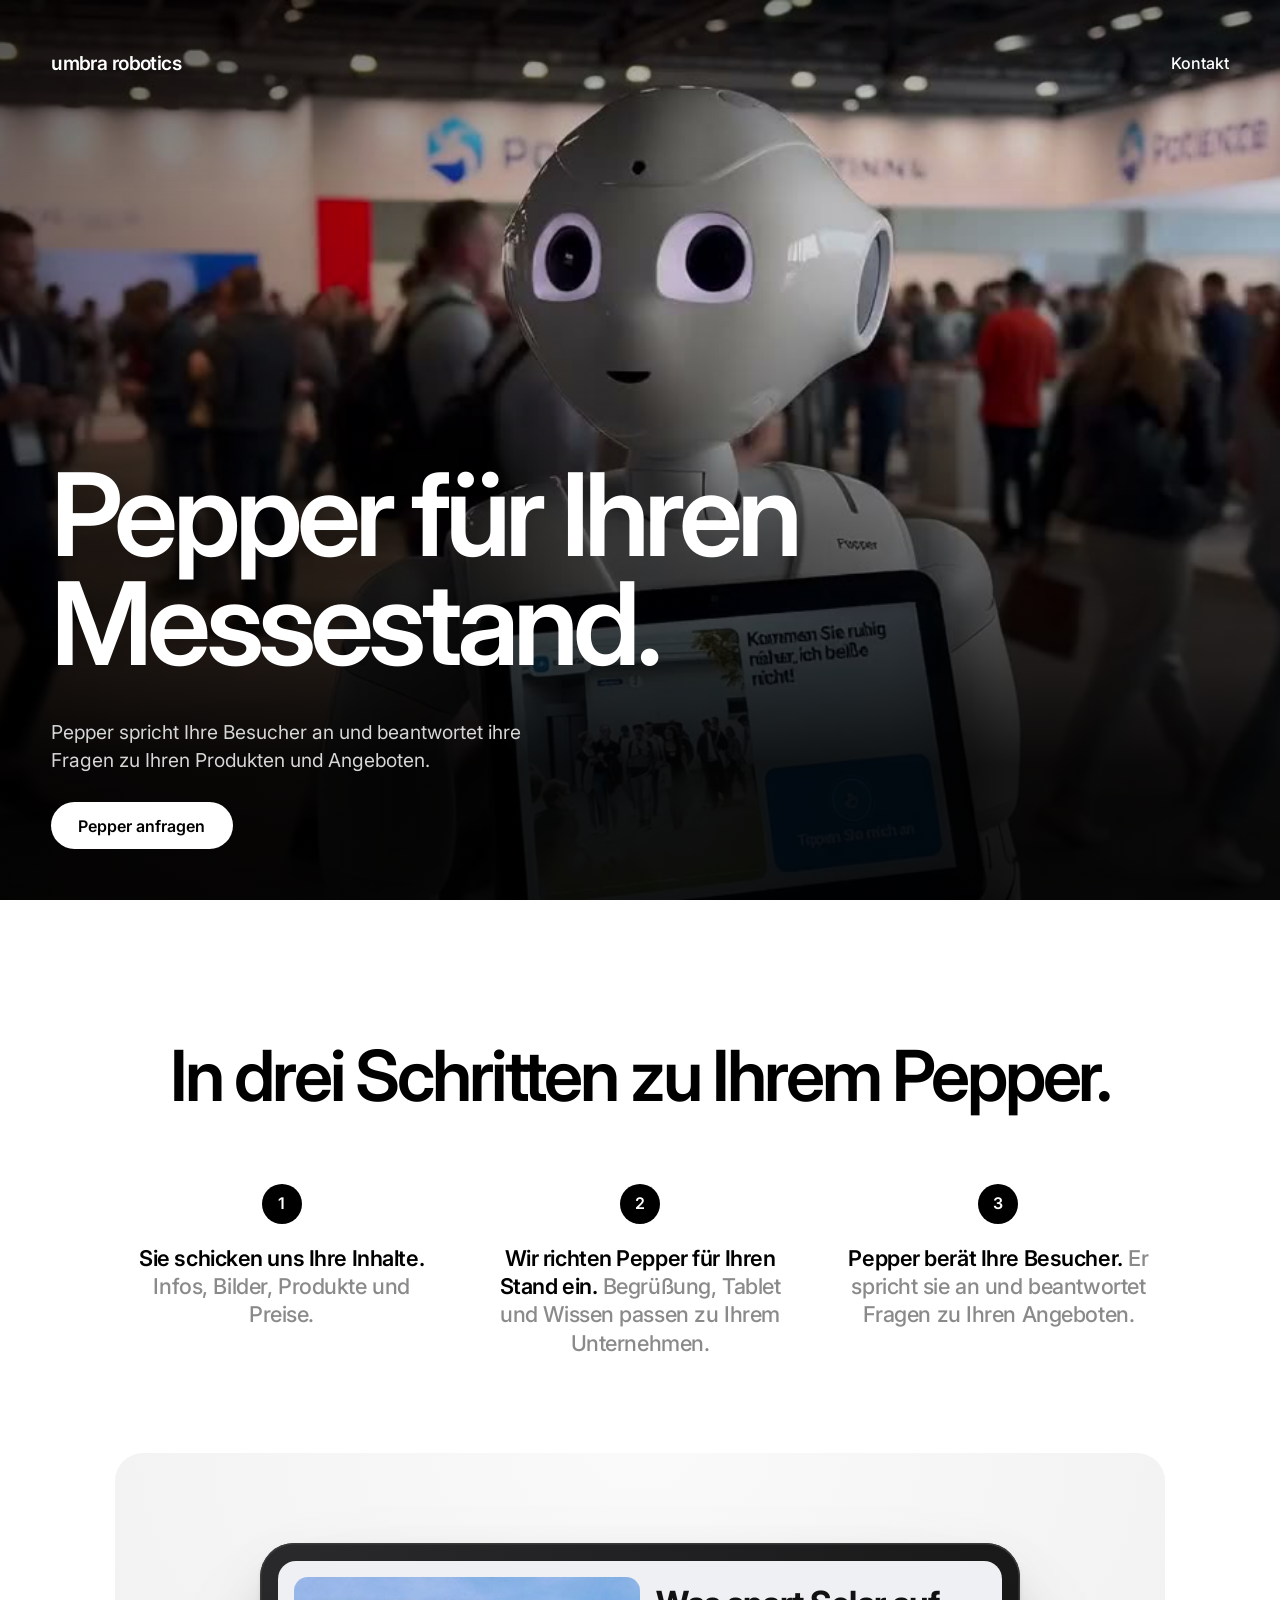
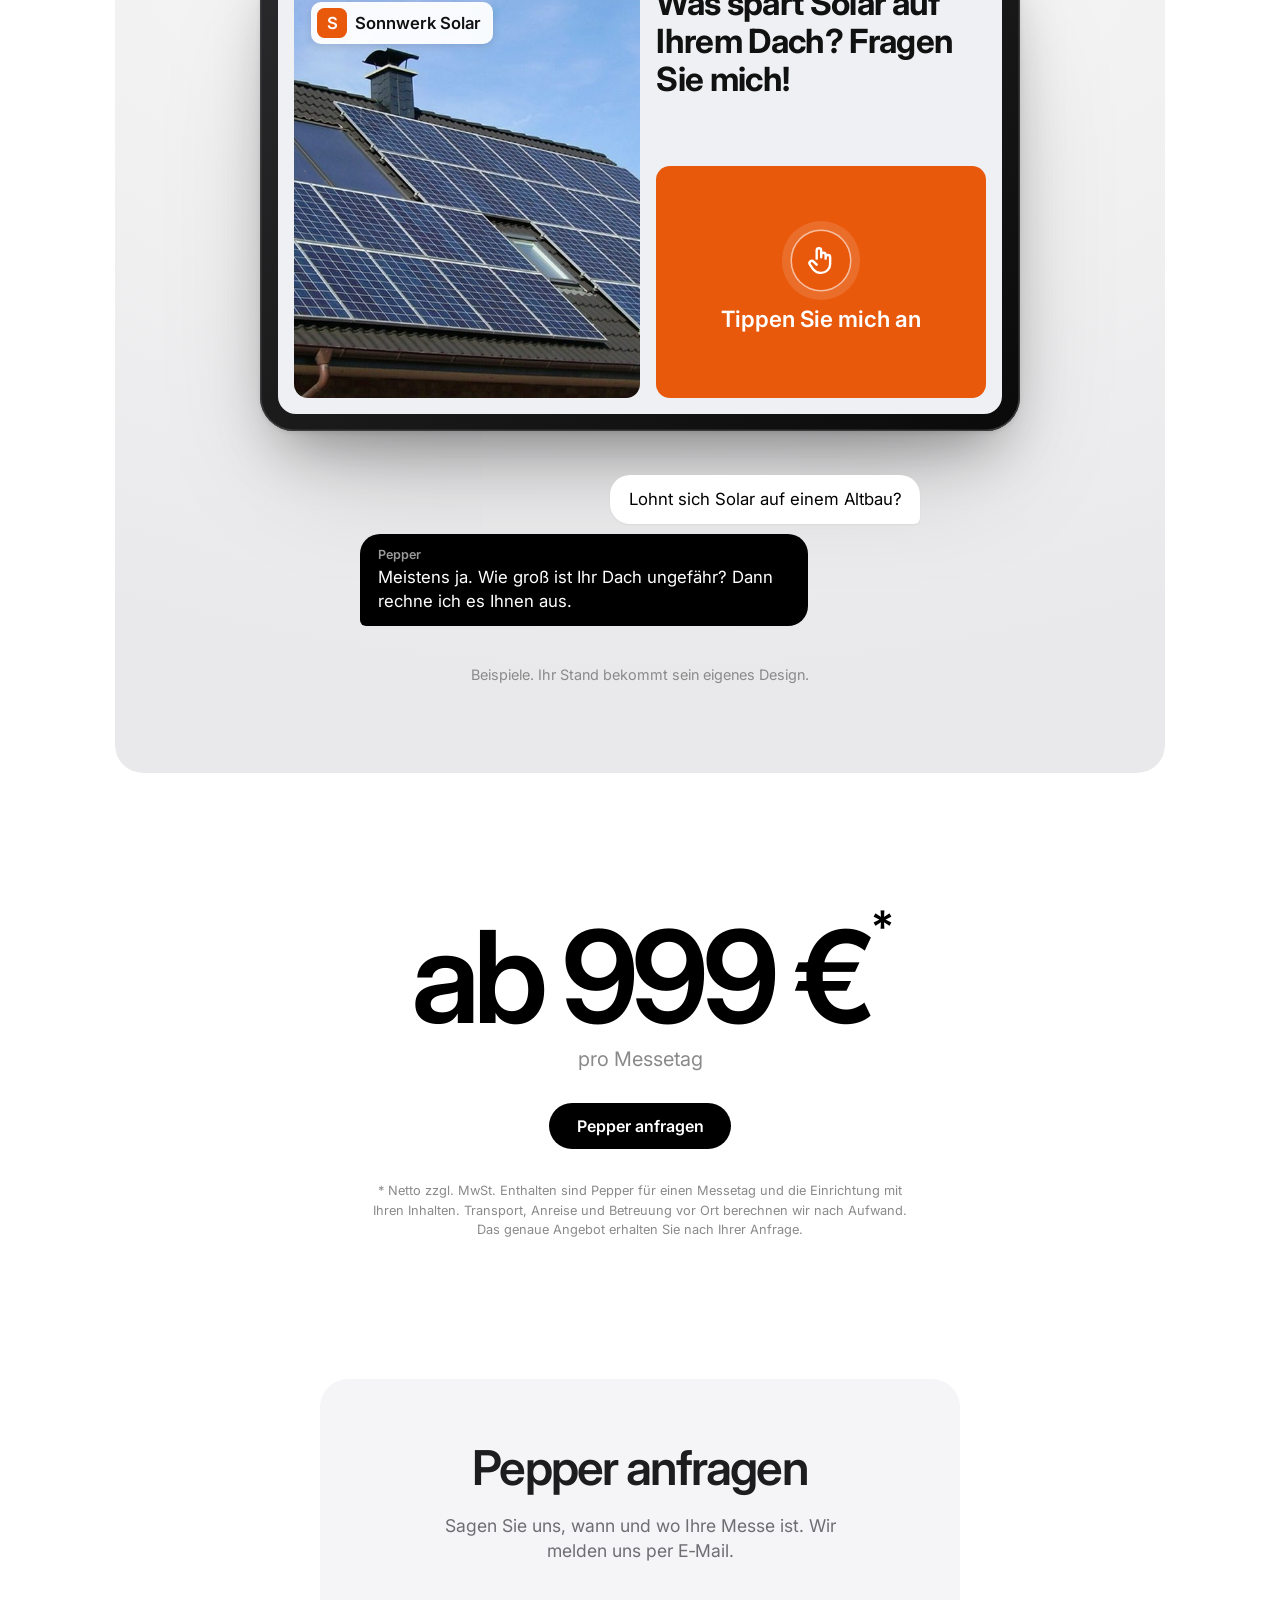
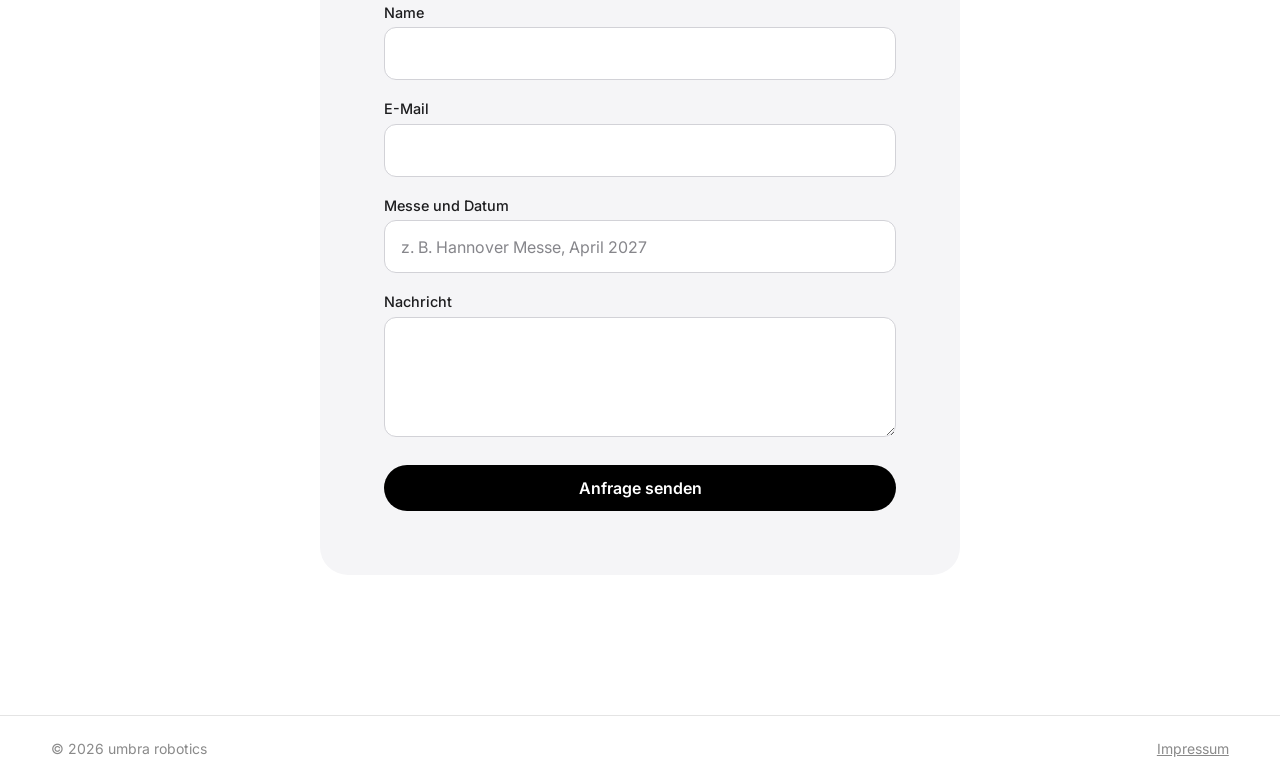
==== commit 46675a8f: "Anfrage-Box in Apple-Hellgrau Co-Authored-By: Claude Opus 5.5 <noreply@anthropic.com> Claude-Session" ====
--- a/index.html
+++ b/index.html
@@ -23,7 +23,7 @@
   <link rel="preconnect" href="https://fonts.googleapis.com">
   <link rel="preconnect" href="https://fonts.gstatic.com" crossorigin>
   <link href="https://fonts.googleapis.com/css2?family=Inter:wght@400;500;600&display=swap" rel="stylesheet">
-  <link rel="stylesheet" href="style.css?v=20261013f">
+  <link rel="stylesheet" href="style.css?v=20261013h">
 </head>
 <body>
   <main>
@@ -114,9 +114,9 @@
       <h2>Pepper anfragen</h2>
       <p class="lead">Sagen Sie uns, wann und wo Ihre Messe ist. Wir melden uns per E‑Mail.</p>
 
-      <p class="thanks" id="danke">Danke, Ihre Anfrage ist angekommen.</p>
+      <p class="thanks" id="danke" role="status" hidden>Danke! Ihre Anfrage ist angekommen. Wir melden uns per E‑Mail.</p>
 
-      <form action="https://formsubmit.co/christian.wilsch@gmail.com" method="POST">
+      <form id="anfrage" action="https://formsubmit.co/christian.wilsch@gmail.com" method="POST">
         <input type="hidden" name="_subject" value="Neue Pepper-Anfrage über umbra-robotics.com">
         <input type="hidden" name="_next" value="https://umbra-robotics.com/#danke">
         <input type="hidden" name="_template" value="table">
@@ -127,6 +127,7 @@
         <label>Messe und Datum<input type="text" name="Messe" placeholder="z. B. Hannover Messe, April 2027"></label>
         <label>Nachricht<textarea name="Nachricht" rows="4"></textarea></label>
         <button class="btn btn-dark" type="submit">Anfrage senden</button>
+        <p class="form-error" role="alert" hidden>Das Senden hat nicht geklappt. Bitte versuchen Sie es in einem Moment noch einmal.</p>
       </form>
     </section>
   </main>
@@ -148,6 +149,37 @@
         groups.forEach((g) => g[i].classList.add("is-active"));
       }, 5000);
     })();
+
+    // Anfrage direkt auf der Seite senden, ohne Umweg über die Formsubmit-Seite
+    (() => {
+      const form = document.getElementById("anfrage");
+      const thanks = document.getElementById("danke");
+      const error = form.querySelector(".form-error");
+      const button = form.querySelector("button[type=submit]");
+      form.addEventListener("submit", async (event) => {
+        event.preventDefault();
+        error.hidden = true;
+        button.disabled = true;
+        button.textContent = "Wird gesendet …";
+        const data = Object.fromEntries(new FormData(form));
+        data._captcha = "false";
+        try {
+          const res = await fetch("https://formsubmit.co/ajax/christian.wilsch@gmail.com", {
+            method: "POST",
+            headers: { "Content-Type": "application/json", Accept: "application/json" },
+            body: JSON.stringify(data),
+          });
+          const json = await res.json();
+          if (!res.ok || String(json.success) !== "true") throw new Error(json.message);
+          form.hidden = true;
+          thanks.hidden = false;
+        } catch {
+          error.hidden = false;
+          button.disabled = false;
+          button.textContent = "Anfrage senden";
+        }
+      });
+    })();
   </script>
 </body>
 </html>
--- a/style.css
+++ b/style.css
@@ -388,8 +388,8 @@
   margin: clamp(64px, 12vw, 140px) auto;
   padding: clamp(32px, 6vw, 64px);
   border-radius: 28px;
-  background: #ece6fb; /* Lavendel wie Peppers Augen */
-  color: #1d1630;
+  background: #f5f5f7;
+  color: #1d1d1f;
   text-align: center;
 }
 
@@ -404,7 +404,7 @@
 .lead {
   margin: 0 auto 2.5rem;
   max-width: 26rem;
-  color: #5f5675;
+  color: #6e6e73;
   font-size: 1.1rem;
   line-height: 1.45;
 }
@@ -421,14 +421,14 @@
 input, textarea {
   width: 100%;
   padding: 0.9em 1em;
-  border: 1px solid #d6cdf0;
+  border: 1px solid #d2d2d7;
   border-radius: 12px;
   background: var(--white);
   font: 400 1rem/1.4 Inter, system-ui, sans-serif;
-  color: #1d1630;
-}
-input::placeholder, textarea::placeholder { color: #9a92ad; }
-input:focus, textarea:focus { outline: none; border-color: #6b4fd8; box-shadow: 0 0 0 3px rgb(107 79 216 / .18); }
+  color: #1d1d1f;
+}
+input::placeholder, textarea::placeholder { color: #86868b; }
+input:focus, textarea:focus { outline: none; border-color: #0071e3; box-shadow: 0 0 0 3px rgb(0 113 227 / .2); }
 textarea { resize: vertical; }
 
 form .btn { width: 100%; margin-top: 0.5rem; }
@@ -436,15 +436,23 @@
 .honey { display: none; }
 
 .thanks {
-  display: none;
   margin: 0 0 2rem;
   padding: 1em 1.2em;
   border-radius: 12px;
-  background: #1d1630;
+  background: #1d1d1f;
   color: var(--white);
   font-weight: 500;
 }
-.thanks:target { display: block; }
+.thanks[hidden], .form-error[hidden] { display: none; }
+
+.form-error {
+  margin: 0;
+  color: #b42318;
+  font-size: 0.9rem;
+  text-align: center;
+}
+
+form .btn:disabled { opacity: .6; cursor: wait; }
 
 /* Footer und Unterseiten */
 
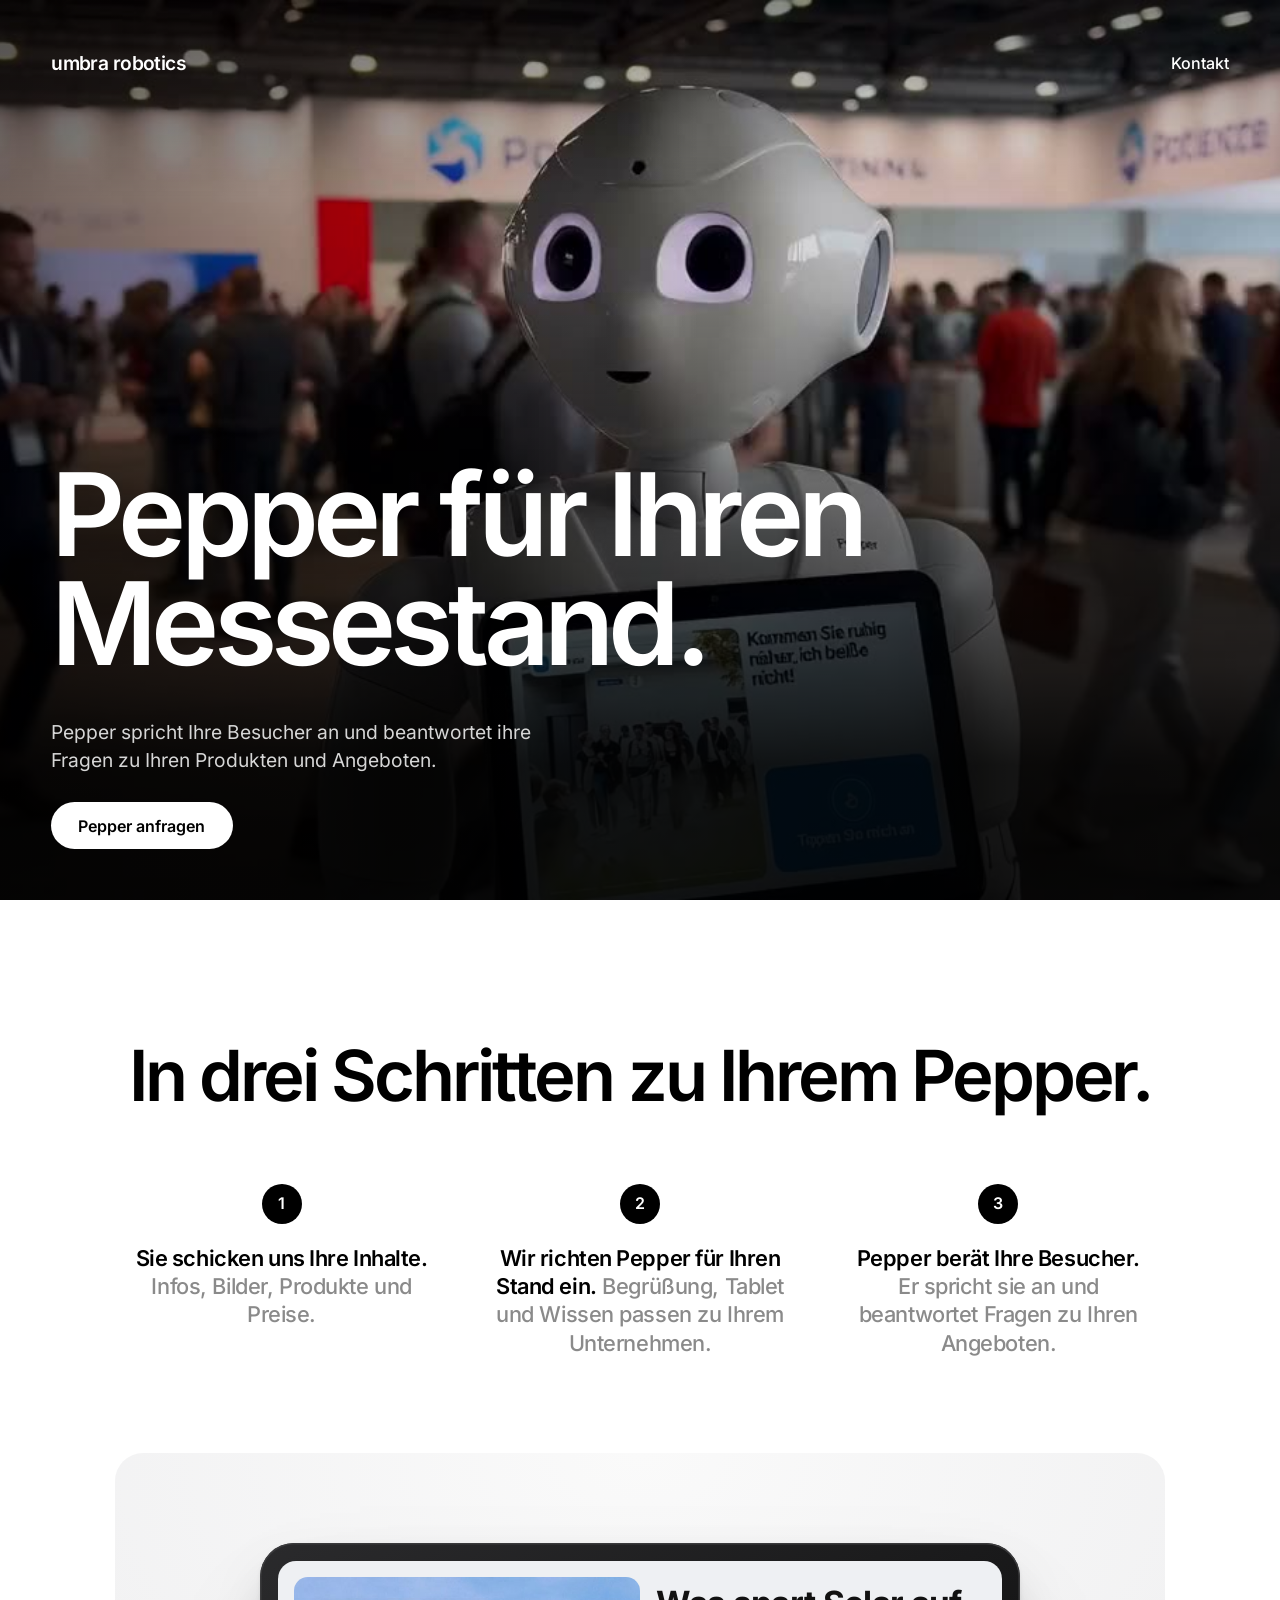
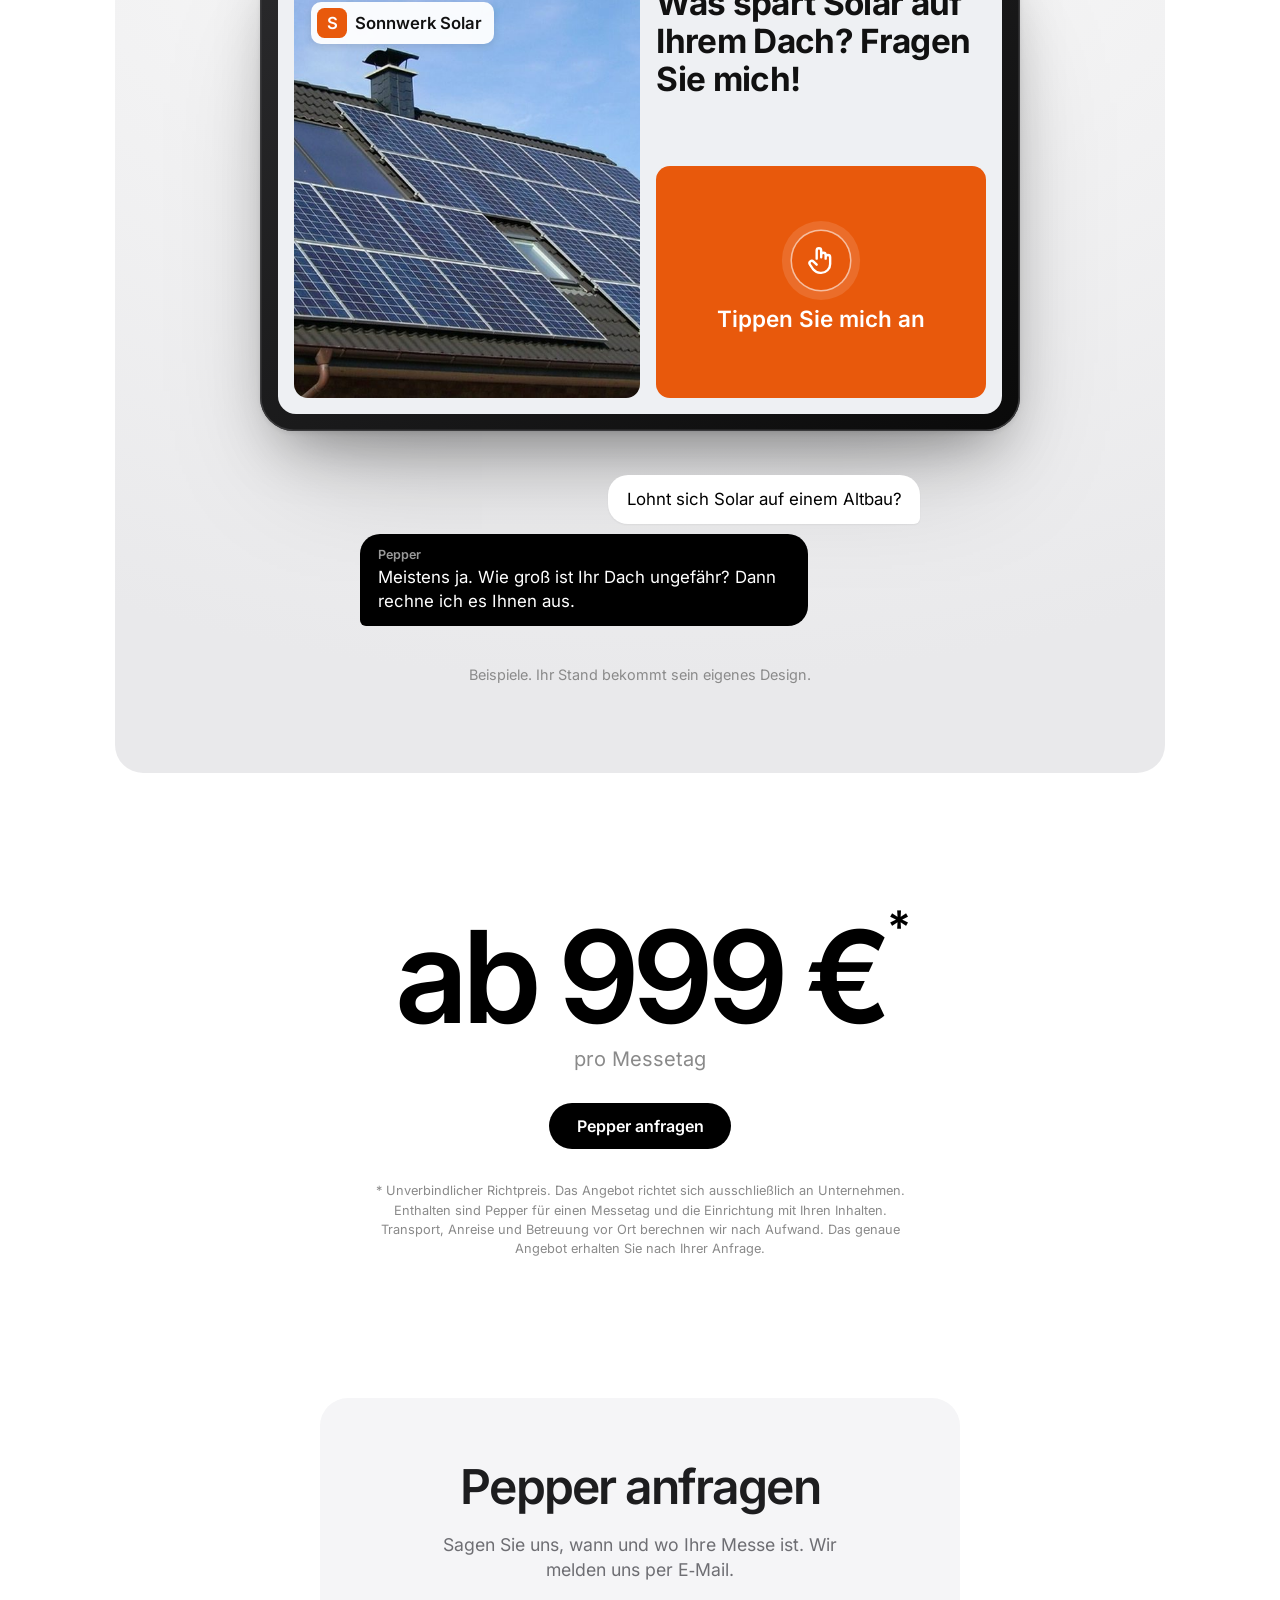
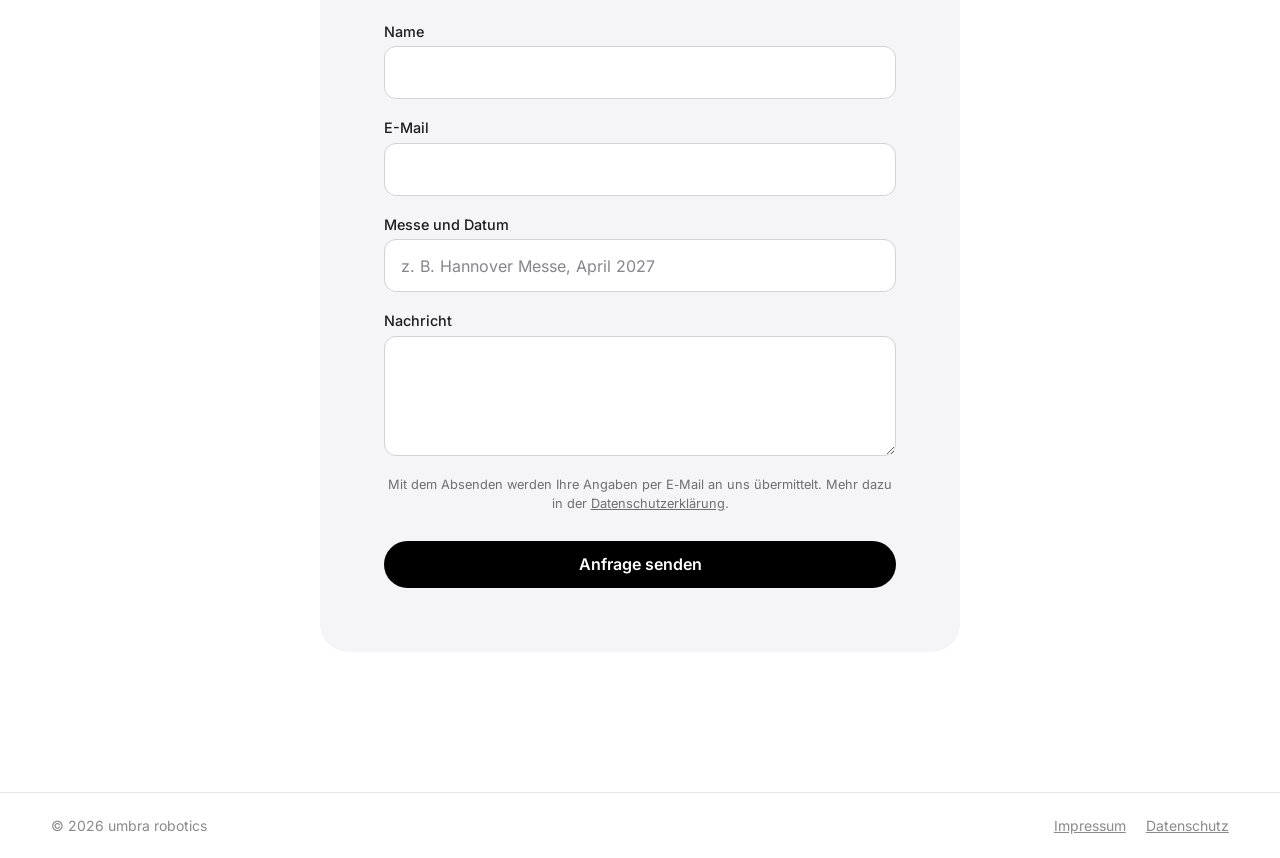
==== commit e14d9d54: "Datenschutzerklärung, E-Mail im Impressum, Schrift selbst gehostet, Preis-Hinweis Co-Authored-By: Cl" ====
--- a/index.html
+++ b/index.html
@@ -20,10 +20,8 @@
   <meta name="twitter:card" content="summary_large_image">
   <meta name="twitter:image" content="https://umbra-robotics.com/og.jpg">
   <link rel="icon" type="image/png" href="Screenshot 2026-02-05 191718.png">
-  <link rel="preconnect" href="https://fonts.googleapis.com">
-  <link rel="preconnect" href="https://fonts.gstatic.com" crossorigin>
-  <link href="https://fonts.googleapis.com/css2?family=Inter:wght@400;500;600&display=swap" rel="stylesheet">
-  <link rel="stylesheet" href="style.css?v=20261013h">
+  <link rel="preload" href="fonts/inter-latin.woff2" as="font" type="font/woff2" crossorigin>
+  <link rel="stylesheet" href="style.css?v=20261013i">
 </head>
 <body>
   <main>
@@ -107,7 +105,7 @@
       <p class="price-amount"><span>ab 999 €<sup>*</sup></span></p>
       <p class="price-unit">pro Messetag</p>
       <a class="btn btn-dark" href="#kontakt">Pepper anfragen</a>
-      <p class="price-note">* Netto zzgl. MwSt. Enthalten sind Pepper für einen Messetag und die Einrichtung mit Ihren Inhalten. Transport, Anreise und Betreuung vor Ort berechnen wir nach Aufwand. Das genaue Angebot erhalten Sie nach Ihrer Anfrage.</p>
+      <p class="price-note">* Unverbindlicher Richtpreis. Das Angebot richtet sich ausschließlich an Unternehmen. Enthalten sind Pepper für einen Messetag und die Einrichtung mit Ihren Inhalten. Transport, Anreise und Betreuung vor Ort berechnen wir nach Aufwand. Das genaue Angebot erhalten Sie nach Ihrer Anfrage.</p>
     </section>
 
     <section class="contact" id="kontakt">
@@ -126,6 +124,7 @@
         <label>E-Mail<input type="email" name="email" required autocomplete="email"></label>
         <label>Messe und Datum<input type="text" name="Messe" placeholder="z. B. Hannover Messe, April 2027"></label>
         <label>Nachricht<textarea name="Nachricht" rows="4"></textarea></label>
+        <p class="form-hint">Mit dem Absenden werden Ihre Angaben per E‑Mail an uns übermittelt. Mehr dazu in der <a href="datenschutz.html">Datenschutzerklärung</a>.</p>
         <button class="btn btn-dark" type="submit">Anfrage senden</button>
         <p class="form-error" role="alert" hidden>Das Senden hat nicht geklappt. Bitte versuchen Sie es in einem Moment noch einmal.</p>
       </form>
@@ -134,7 +133,7 @@
 
   <footer class="footer">
     <span>© 2026 umbra robotics</span>
-    <a href="impressum.html">Impressum</a>
+    <nav class="footer-links"><a href="impressum.html">Impressum</a><a href="datenschutz.html">Datenschutz</a></nav>
   </footer>
   <script>
     // Tablet-Beispiele wechseln alle 4 Sekunden
--- a/style.css
+++ b/style.css
@@ -1,3 +1,21 @@
+/* Inter, selbst gehostet (kein Abruf bei Google) */
+@font-face {
+  font-family: Inter;
+  font-style: normal;
+  font-weight: 100 900;
+  font-display: swap;
+  src: url("fonts/inter-latin.woff2") format("woff2");
+  unicode-range: U+0000-00FF, U+0131, U+0152-0153, U+02BB-02BC, U+02C6, U+02DA, U+02DC, U+0304, U+0308, U+0329, U+2000-206F, U+20AC, U+2122, U+2191, U+2193, U+2212, U+2215, U+FEFF, U+FFFD;
+}
+@font-face {
+  font-family: Inter;
+  font-style: normal;
+  font-weight: 100 900;
+  font-display: swap;
+  src: url("fonts/inter-latin-ext.woff2") format("woff2");
+  unicode-range: U+0100-02BA, U+02BD-02C5, U+02C7-02CC, U+02CE-02D7, U+02DD-02FF, U+1D00-1DBF, U+1E00-1E9F, U+1EF2-1EFF, U+2020, U+20A0-20AB, U+20AD-20C4, U+2113, U+2C60-2C7F, U+A720-A7FF;
+}
+
 :root {
   --black: #000;
   --white: #fff;
@@ -465,6 +483,19 @@
   color: var(--grey);
 }
 .footer a { color: inherit; }
+.footer-links { display: flex; gap: 1.25rem; }
+
+.form-hint {
+  margin: 0;
+  font-size: 0.8rem;
+  line-height: 1.45;
+  color: #6e6e73;
+  text-align: center;
+}
+.form-hint a { color: inherit; }
+
+.page a { color: inherit; text-underline-offset: 3px; }
+.page h2 { font-size: 1.25rem; letter-spacing: -0.02em; margin: 2rem 0 0.5rem; }
 
 .page {
   max-width: 40rem;
